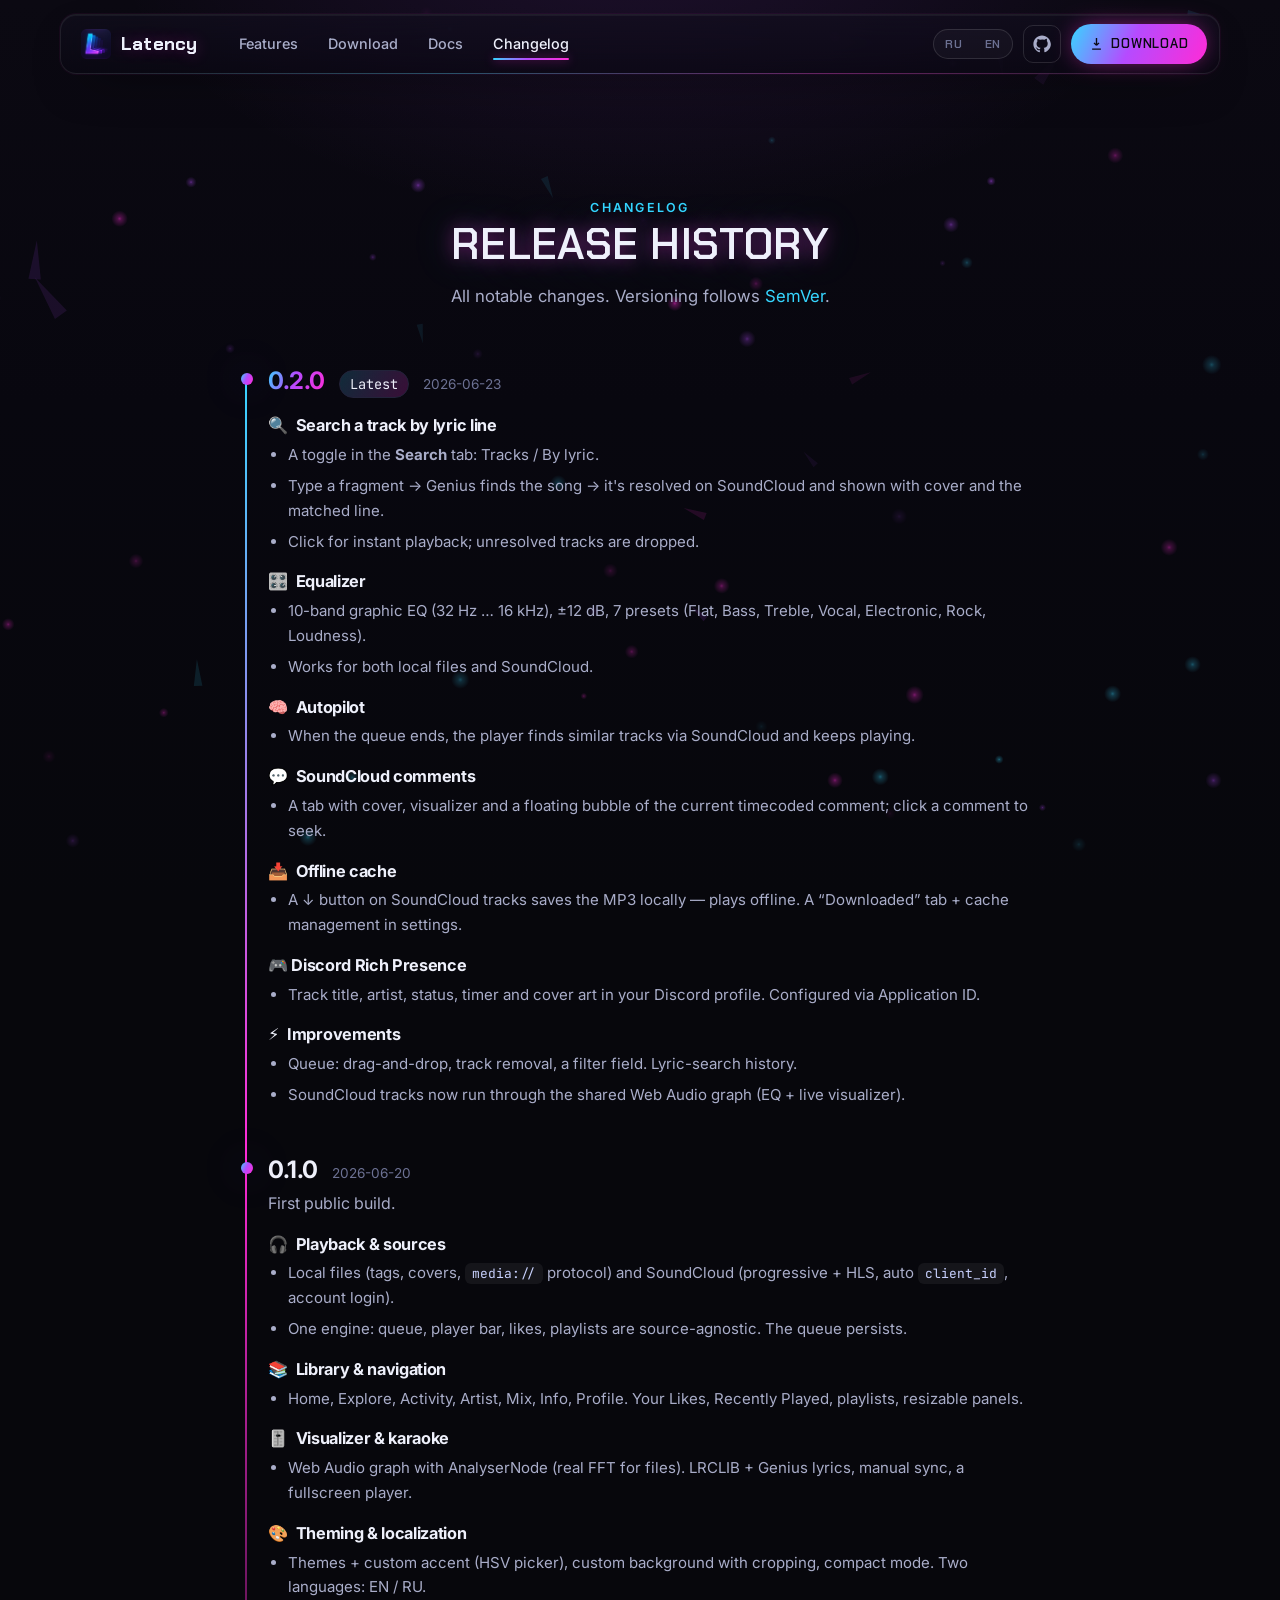
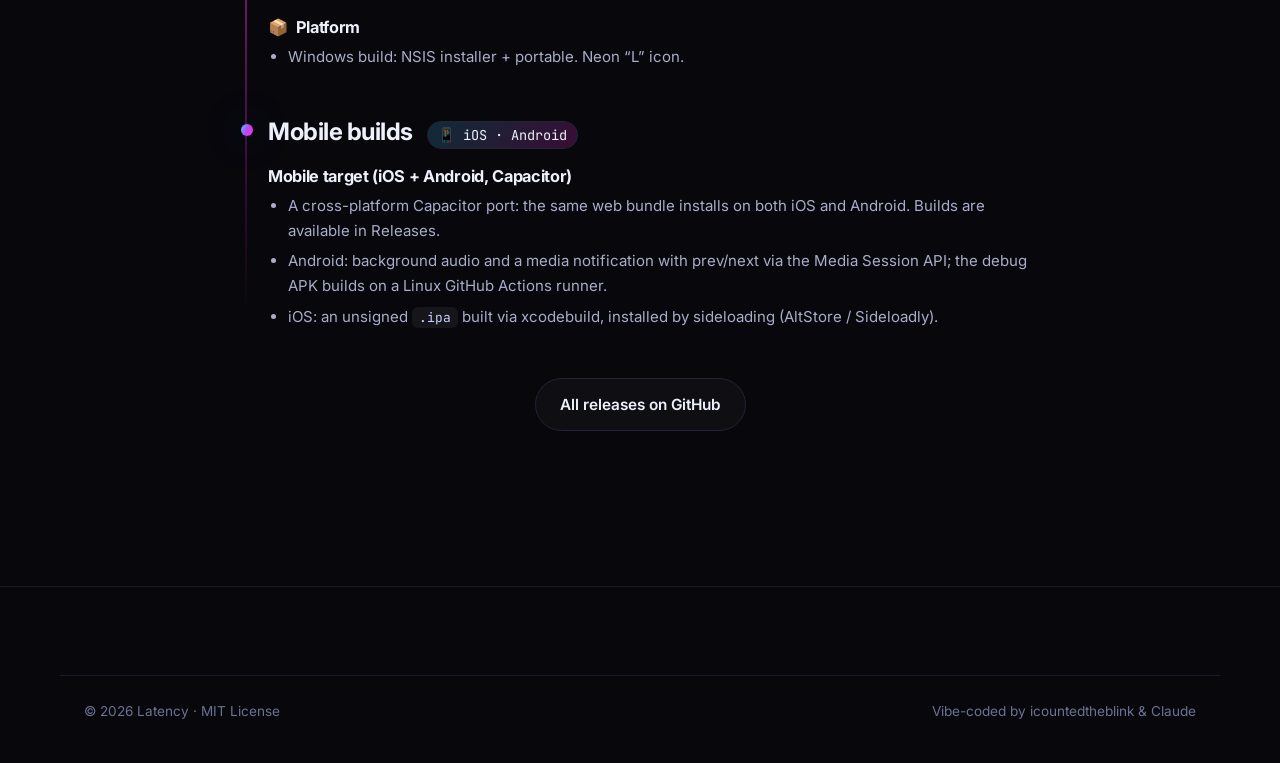
==== changelog/index.html @ 012159d6 "Clean URLs (kill index.html + /docs,/changelog) and enrich SEO URLs / structure: - All in-page nav a" ====
<!DOCTYPE html>
<html lang="ru">
<head>
  <meta charset="UTF-8">
  <meta name="viewport" content="width=device-width, initial-scale=1.0">
  <title>Latency — обновления</title>
  <meta name="description" content="История версий Latency: новые функции и улучшения в каждом релизе.">
  <meta name="theme-color" content="#07070c">
  <link rel="canonical" href="https://latency-app.fun/changelog/">
  <meta property="og:title" content="Latency — обновления">
  <meta property="og:description" content="История версий Latency: новые функции и улучшения в каждом релизе.">
  <meta property="og:type" content="article">
  <meta property="og:url" content="https://latency-app.fun/changelog/">
  <meta property="og:image" content="https://latency-app.fun/assets/img/og.png">
  <link rel="icon" type="image/png" href="/assets/img/icon.png">
  <link rel="preconnect" href="https://fonts.googleapis.com">
  <link rel="preconnect" href="https://fonts.gstatic.com" crossorigin>
  <link href="https://fonts.googleapis.com/css2?family=Chakra+Petch:wght@500;600;700&family=Inter:wght@400;500;600;700;800&family=JetBrains+Mono:wght@400;500&display=swap" rel="stylesheet">
  <link rel="stylesheet" href="/assets/css/styles.css">
  <script src="/assets/js/main.js"></script>
</head>
<body class="subpage">
  <canvas id="bg-particles" aria-hidden="true"></canvas>

  <!-- ============ NAV ============ -->
  <header class="nav">
    <div class="container">
      <a href="/" class="brand">
        <img src="/assets/img/icon.png" alt="Latency">
        <span>Latency</span>
      </a>
      <nav class="nav-links">
        <a href="/#features" aria-label="Возможности">
          <svg class="nav-ico" viewBox="0 0 24 24" stroke-linecap="round" stroke-linejoin="round"><path d="M12 2 2 7l10 5 10-5-10-5z"/><path d="M2 17l10 5 10-5M2 12l10 5 10-5"/></svg>
          <span class="nav-txt"><span data-lang-ru>Возможности</span><span data-lang-en>Features</span></span>
        </a>
        <a href="/#download" aria-label="Загрузки">
          <svg class="nav-ico" viewBox="0 0 24 24" stroke-linecap="round" stroke-linejoin="round"><path d="M12 3v12m0 0l-4-4m4 4l4-4M5 21h14"/></svg>
          <span class="nav-txt"><span data-lang-ru>Загрузки</span><span data-lang-en>Download</span></span>
        </a>
        <a href="/docs/" aria-label="Документация">
          <svg class="nav-ico" viewBox="0 0 24 24" stroke-linecap="round" stroke-linejoin="round"><path d="M4 19.5A2.5 2.5 0 0 1 6.5 17H20"/><path d="M6.5 2H20v20H6.5A2.5 2.5 0 0 1 4 19.5v-15A2.5 2.5 0 0 1 6.5 2z"/></svg>
          <span class="nav-txt"><span data-lang-ru>Документация</span><span data-lang-en>Docs</span></span>
        </a>
        <a href="/changelog/" class="active" aria-label="Обновления">
          <svg class="nav-ico" viewBox="0 0 24 24" stroke-linecap="round" stroke-linejoin="round"><circle cx="12" cy="12" r="9"/><path d="M12 7v5l3 2"/></svg>
          <span class="nav-txt"><span data-lang-ru>Обновления</span><span data-lang-en>Changelog</span></span>
        </a>
      </nav>
      <div class="nav-right">
        <div class="lang-toggle" role="group" aria-label="Language">
          <button data-lang="ru">RU</button>
          <button data-lang="en">EN</button>
        </div>
        <a class="nav-ghost" href="https://github.com/nxrtwee/latency-player" target="_blank" rel="noopener" aria-label="GitHub" title="GitHub">
          <svg viewBox="0 0 24 24" fill="currentColor"><path d="M12 .5C5.7.5.5 5.7.5 12c0 5.1 3.3 9.4 7.9 10.9.6.1.8-.3.8-.6v-2c-3.2.7-3.9-1.4-3.9-1.4-.5-1.3-1.3-1.7-1.3-1.7-1.1-.7.1-.7.1-.7 1.2.1 1.8 1.2 1.8 1.2 1 1.8 2.8 1.3 3.5 1 .1-.8.4-1.3.7-1.6-2.6-.3-5.3-1.3-5.3-5.7 0-1.3.5-2.3 1.2-3.1-.1-.3-.5-1.5.1-3.1 0 0 1-.3 3.3 1.2a11.5 11.5 0 0 1 6 0C17.3 4.7 18.3 5 18.3 5c.6 1.6.2 2.8.1 3.1.8.8 1.2 1.8 1.2 3.1 0 4.4-2.7 5.4-5.3 5.7.4.4.8 1.1.8 2.2v3.3c0 .3.2.7.8.6 4.6-1.5 7.9-5.8 7.9-10.9C23.5 5.7 18.3.5 12 .5z"/></svg>
        </a>
        <a class="nav-dl" href="/#download">
          <svg viewBox="0 0 24 24" fill="none" stroke="currentColor" stroke-width="2.2"><path d="M12 3v12m0 0l-4-4m4 4l4-4M5 21h14"/></svg>
          <span data-lang-ru>Скачать</span><span data-lang-en>Download</span>
        </a>
      </div>
      <button class="nav-toggle" aria-label="Menu">
        <svg viewBox="0 0 24 24" fill="none" stroke="currentColor" stroke-width="2"><path d="M3 6h18M3 12h18M3 18h18"/></svg>
      </button>
    </div>
  </header>

  <!-- ============ CHANGELOG ============ -->
  <main class="container section">
    <div class="section-head center" style="margin-bottom:56px;">
      <span class="eyebrow" data-lang-ru>Обновления</span><span class="eyebrow" data-lang-en>Changelog</span>
      <h2><span data-lang-ru>История версий</span><span data-lang-en>Release history</span></h2>
      <p><span data-lang-ru>Все заметные изменения. Версионирование — <a href="https://semver.org/lang/ru/" target="_blank" rel="noopener" style="color:var(--cyan)">SemVer</a>.</span><span data-lang-en>All notable changes. Versioning follows <a href="https://semver.org/" target="_blank" rel="noopener" style="color:var(--cyan)">SemVer</a>.</span></p>
    </div>

    <div class="timeline">

      <!-- 0.2.0 -->
      <section class="release reveal">
        <div class="release-head">
          <h3 class="gradient-text">0.2.0</h3>
          <span class="release-ver" data-lang-ru>Текущая</span><span class="release-ver" data-lang-en style="display:none;">Latest</span>
          <span class="release-date">2026-06-23</span>
        </div>

        <div class="release-group">
          <h4>🔍 <span data-lang-ru>Поиск трека по строчке</span><span data-lang-en>Search a track by lyric line</span></h4>
          <ul>
            <li><span data-lang-ru>Во вкладке <strong>Поиск</strong> переключатель: Треки / По строчке.</span><span data-lang-en>A toggle in the <strong>Search</strong> tab: Tracks / By lyric.</span></li>
            <li><span data-lang-ru>Вводишь фрагмент текста → Genius находит песню → она ищется на SoundCloud и показывается с обложкой и найденной строчкой.</span><span data-lang-en>Type a fragment → Genius finds the song → it's resolved on SoundCloud and shown with cover and the matched line.</span></li>
            <li><span data-lang-ru>Клик — немедленное воспроизведение; нерезолвленные треки отбрасываются.</span><span data-lang-en>Click for instant playback; unresolved tracks are dropped.</span></li>
          </ul>
        </div>

        <div class="release-group">
          <h4>🎛️ <span data-lang-ru>Эквалайзер</span><span data-lang-en>Equalizer</span></h4>
          <ul>
            <li><span data-lang-ru>10-полосный графический EQ (32 Гц … 16 кГц), ±12 дБ, 7 пресетов (Flat, Bass, Treble, Vocal, Electronic, Rock, Loudness).</span><span data-lang-en>10-band graphic EQ (32 Hz … 16 kHz), ±12 dB, 7 presets (Flat, Bass, Treble, Vocal, Electronic, Rock, Loudness).</span></li>
            <li><span data-lang-ru>Работает и на локальных файлах, и на SoundCloud.</span><span data-lang-en>Works for both local files and SoundCloud.</span></li>
          </ul>
        </div>

        <div class="release-group">
          <h4>🧠 <span data-lang-ru>Автопилот</span><span data-lang-en>Autopilot</span></h4>
          <ul>
            <li><span data-lang-ru>Когда очередь заканчивается, плеер сам находит похожие треки через SoundCloud и продолжает играть.</span><span data-lang-en>When the queue ends, the player finds similar tracks via SoundCloud and keeps playing.</span></li>
          </ul>
        </div>

        <div class="release-group">
          <h4>💬 <span data-lang-ru>Комментарии SoundCloud</span><span data-lang-en>SoundCloud comments</span></h4>
          <ul>
            <li><span data-lang-ru>Вкладка с обложкой, визуализатором и всплывающим пузырём текущего комментария по таймкоду; клик по комментарию = перемотка.</span><span data-lang-en>A tab with cover, visualizer and a floating bubble of the current timecoded comment; click a comment to seek.</span></li>
          </ul>
        </div>

        <div class="release-group">
          <h4>📥 <span data-lang-ru>Офлайн-кэш</span><span data-lang-en>Offline cache</span></h4>
          <ul>
            <li><span data-lang-ru>Кнопка ↓ на треках SoundCloud сохраняет MP3 локально — играет без интернета. Вкладка «Скачанное» + управление кэшем в настройках.</span><span data-lang-en>A ↓ button on SoundCloud tracks saves the MP3 locally — plays offline. A “Downloaded” tab + cache management in settings.</span></li>
          </ul>
        </div>

        <div class="release-group">
          <h4>🎮 Discord Rich Presence</h4>
          <ul>
            <li><span data-lang-ru>Название трека, автор, статус, таймер и обложка трека в профиле Discord. Настройка через Application ID.</span><span data-lang-en>Track title, artist, status, timer and cover art in your Discord profile. Configured via Application ID.</span></li>
          </ul>
        </div>

        <div class="release-group">
          <h4>⚡ <span data-lang-ru>Улучшения</span><span data-lang-en>Improvements</span></h4>
          <ul>
            <li><span data-lang-ru>Очередь: drag-and-drop, удаление треков, фильтр-строка. История поиска по строчке.</span><span data-lang-en>Queue: drag-and-drop, track removal, a filter field. Lyric-search history.</span></li>
            <li><span data-lang-ru>SoundCloud-треки проходят через общий Web Audio граф (EQ + живой визуализатор).</span><span data-lang-en>SoundCloud tracks now run through the shared Web Audio graph (EQ + live visualizer).</span></li>
          </ul>
        </div>
      </section>

      <!-- 0.1.0 -->
      <section class="release reveal">
        <div class="release-head">
          <h3>0.1.0</h3>
          <span class="release-date">2026-06-20</span>
        </div>
        <p style="margin-bottom:14px;"><span data-lang-ru>Первый публичный билд.</span><span data-lang-en>First public build.</span></p>

        <div class="release-group">
          <h4>🎧 <span data-lang-ru>Воспроизведение и источники</span><span data-lang-en>Playback &amp; sources</span></h4>
          <ul>
            <li><span data-lang-ru>Локальные файлы (теги, обложки, протокол <code>media://</code>) и SoundCloud (progressive + HLS, авто <code>client_id</code>, вход в аккаунт).</span><span data-lang-en>Local files (tags, covers, <code>media://</code> protocol) and SoundCloud (progressive + HLS, auto <code>client_id</code>, account login).</span></li>
            <li><span data-lang-ru>Единое ядро: очередь, плеер-бар, лайки, плейлисты не зависят от источника. Очередь персистится.</span><span data-lang-en>One engine: queue, player bar, likes, playlists are source-agnostic. The queue persists.</span></li>
          </ul>
        </div>
        <div class="release-group">
          <h4>📚 <span data-lang-ru>Библиотека и навигация</span><span data-lang-en>Library &amp; navigation</span></h4>
          <ul>
            <li><span data-lang-ru>Home, Explore, Activity, Artist, Mix, Info, Profile. Your Likes, Recently Played, плейлисты, resizable-панели.</span><span data-lang-en>Home, Explore, Activity, Artist, Mix, Info, Profile. Your Likes, Recently Played, playlists, resizable panels.</span></li>
          </ul>
        </div>
        <div class="release-group">
          <h4>🎚️ <span data-lang-ru>Визуализатор и караоке</span><span data-lang-en>Visualizer &amp; karaoke</span></h4>
          <ul>
            <li><span data-lang-ru>Web Audio граф с AnalyserNode (реальный FFT для файлов). Тексты LRCLIB + Genius, ручная синхронизация, полноэкранный плеер.</span><span data-lang-en>Web Audio graph with AnalyserNode (real FFT for files). LRCLIB + Genius lyrics, manual sync, a fullscreen player.</span></li>
          </ul>
        </div>
        <div class="release-group">
          <h4>🎨 <span data-lang-ru>Оформление и локализация</span><span data-lang-en>Theming &amp; localization</span></h4>
          <ul>
            <li><span data-lang-ru>Темы + кастомный акцент (HSV-пикер), кастомный фон с кадрированием, компактный режим. Два языка: EN / RU.</span><span data-lang-en>Themes + custom accent (HSV picker), custom background with cropping, compact mode. Two languages: EN / RU.</span></li>
          </ul>
        </div>
        <div class="release-group">
          <h4>📦 <span data-lang-ru>Платформа</span><span data-lang-en>Platform</span></h4>
          <ul>
            <li><span data-lang-ru>Сборка для Windows: установщик NSIS + portable. Неоновая иконка «L».</span><span data-lang-en>Windows build: NSIS installer + portable. Neon “L” icon.</span></li>
          </ul>
        </div>
      </section>

      <!-- Mobile builds -->
      <section class="release reveal">
        <div class="release-head">
          <h3 data-lang-ru>Мобильные сборки</h3><h3 data-lang-en style="display:none;">Mobile builds</h3>
          <span class="release-ver">📱 iOS · Android</span>
        </div>
        <div class="release-group">
          <h4 data-lang-ru>Мобильный таргет (iOS + Android, Capacitor)</h4><h4 data-lang-en style="display:none;">Mobile target (iOS + Android, Capacitor)</h4>
          <ul>
            <li><span data-lang-ru>Кроссплатформенный порт на Capacitor: тот же web-бандл ставится и на iOS, и на Android. Сборки доступны в Releases.</span><span data-lang-en>A cross-platform Capacitor port: the same web bundle installs on both iOS and Android. Builds are available in Releases.</span></li>
            <li><span data-lang-ru>Android: фоновое аудио и медиа-уведомление с prev/next через Media Session API; debug-APK собирается на Linux-раннере GitHub Actions.</span><span data-lang-en>Android: background audio and a media notification with prev/next via the Media Session API; the debug APK builds on a Linux GitHub Actions runner.</span></li>
            <li><span data-lang-ru>iOS: неподписанный <code>.ipa</code> собирается через xcodebuild, ставится сайдлоадом (AltStore / Sideloadly).</span><span data-lang-en>iOS: an unsigned <code>.ipa</code> built via xcodebuild, installed by sideloading (AltStore / Sideloadly).</span></li>
          </ul>
        </div>
      </section>

    </div>

    <p class="center" style="margin-top:48px;">
      <a class="btn btn-ghost" href="https://github.com/nxrtwee/latency-player/releases" target="_blank" rel="noopener"><span data-lang-ru>Все релизы на GitHub</span><span data-lang-en>All releases on GitHub</span></a>
    </p>
  </main>

  <!-- ============ FOOTER ============ -->
  <footer class="footer">
    <div class="container footer-bottom">
      <span>© <span id="year">2026</span> Latency · MIT License</span>
      <span data-lang-ru>Сделано вайбкодингом — icountedtheblink &amp; Claude</span>
      <span data-lang-en>Vibe-coded by icountedtheblink &amp; Claude</span>
    </div>
  </footer>

</body>
</html>
---- assets/css/styles.css ----
/* ============================================================
   Latency — site design system
   Dark theme, neon cyan→purple accent (matches the app icon)
   ============================================================ */

:root {
  /* Palette */
  --bg:            #07070c;
  --bg-soft:       #0d0d16;
  --bg-card:       #12121d;
  --bg-card-2:     #171724;
  --border:        #23233a;
  --border-soft:   #1a1a2b;

  --text:          #eef0fb;
  --text-dim:      #a9adc9;
  --text-faint:    #6c7193;

  /* Neon accent — hot magenta forward, cyan partner */
  --cyan:          #36d6ff;
  --violet:        #9b6bff;
  --magenta:       #ff2bd6;
  --magenta-deep:  #b01e9e;
  --accent:        #b54bff;
  --grad:          linear-gradient(115deg, #36d6ff 0%, #b54bff 45%, #ff2bd6 100%);
  --grad-soft:     linear-gradient(120deg, rgba(54,214,255,.18), rgba(255,43,214,.20));

  --glow-cyan:     0 0 32px rgba(54, 214, 255, .35);
  --glow-violet:   0 0 40px rgba(123, 107, 255, .35);
  --glow-magenta:  0 0 42px rgba(255, 43, 214, .45);
  /* Neon text glow for display headings */
  --text-glow:     0 0 18px rgba(255,43,214,.45), 0 0 42px rgba(54,214,255,.25);

  /* Geometry */
  --radius:        16px;
  --radius-sm:     10px;
  --radius-lg:     24px;
  --maxw:          1160px;
  --nav-h:         84px;   /* floating capsule clearance (top gap + bar height) */

  --shadow:        0 18px 50px -20px rgba(0,0,0,.8);
  --shadow-card:   0 12px 40px -22px rgba(0,0,0,.9);

  --font: "Inter", "Segoe UI", system-ui, -apple-system, "Helvetica Neue", Arial, sans-serif;
  --font-display: "Chakra Petch", "Inter", "Segoe UI", system-ui, sans-serif;
  --mono: "JetBrains Mono", "SF Mono", ui-monospace, "Cascadia Code", Consolas, monospace;

  --ease: cubic-bezier(.22, 1, .36, 1);
}

/* ---------- Reset ---------- */
*, *::before, *::after { box-sizing: border-box; }
* { margin: 0; }
html { scroll-behavior: smooth; scroll-padding-top: calc(var(--nav-h) + 16px); }

body {
  font-family: var(--font);
  background: var(--bg);
  color: var(--text);
  line-height: 1.65;
  -webkit-font-smoothing: antialiased;
  text-rendering: optimizeLegibility;
  overflow-x: hidden;
}

/* Calm dark base — depth comes from the particle canvas + hero vortex,
   not from a busy gradient mesh. */
body::before {
  content: "";
  position: fixed;
  inset: 0;
  z-index: -3;
  background:
    radial-gradient(60% 50% at 50% -10%, rgba(181,75,255,.12), transparent 70%),
    linear-gradient(180deg, #0b0912 0%, #08070f 45%, var(--bg) 100%);
  pointer-events: none;
}

/* Particle/shard backdrop (drawn by main.js initParticles) */
#bg-particles {
  position: fixed;
  inset: 0;
  z-index: -2;
  width: 100%;
  height: 100%;
  pointer-events: none;
  display: block;
}

img { max-width: 100%; display: block; }
a { color: inherit; text-decoration: none; }

h1, h2, h3, h4 { line-height: 1.15; font-weight: 700; letter-spacing: -0.02em; }
h1, h2 { font-family: var(--font-display); font-weight: 600; }
h2 { font-size: clamp(1.7rem, 1rem + 2.6vw, 2.7rem); }
h3 { font-size: 1.25rem; }

/* Display headings in marketing sections: uppercase + neon glow.
   Scoped to hero / section heads so docs body h2 stay normal-case. */
.section-head h2 {
  text-transform: uppercase;
  letter-spacing: .01em;
  text-shadow: var(--text-glow);
}

p { color: var(--text-dim); }

::selection { background: rgba(123,107,255,.4); color: #fff; }

/* Scrollbar */
::-webkit-scrollbar { width: 11px; height: 11px; }
::-webkit-scrollbar-track { background: var(--bg); }
::-webkit-scrollbar-thumb { background: #20203a; border-radius: 10px; border: 3px solid var(--bg); }
::-webkit-scrollbar-thumb:hover { background: #2c2c4d; }

/* ---------- Layout helpers ---------- */
.container { width: 100%; max-width: var(--maxw); margin: 0 auto; padding: 0 24px; }
.section { padding: clamp(64px, 9vw, 120px) 0; }
.center { text-align: center; }

.gradient-text {
  background: var(--grad);
  -webkit-background-clip: text;
  background-clip: text;
  color: transparent;
}

.eyebrow {
  display: inline-block;
  font-size: .78rem;
  font-weight: 600;
  letter-spacing: .18em;
  text-transform: uppercase;
  color: var(--cyan);
  margin-bottom: 14px;
}

.section-head { max-width: 660px; margin: 0 auto 56px; }
.section-head.center { text-align: center; }
.section-head p { font-size: 1.05rem; margin-top: 14px; }

/* ---------- Buttons ---------- */
.btn {
  display: inline-flex;
  align-items: center;
  justify-content: center;
  gap: 10px;
  font-family: inherit;
  font-size: .96rem;
  font-weight: 600;
  padding: 13px 24px;
  border-radius: 999px;
  border: 1px solid transparent;
  cursor: pointer;
  transition: transform .25s var(--ease), box-shadow .25s var(--ease),
              background .25s var(--ease), border-color .25s var(--ease);
  white-space: nowrap;
}
.btn svg { width: 18px; height: 18px; }
.btn-primary {
  background: var(--grad);
  color: #0a0a12;
  box-shadow: 0 10px 30px -10px rgba(123,107,255,.6);
}
.btn-primary:hover { transform: translateY(-2px); box-shadow: 0 16px 40px -12px rgba(123,107,255,.8); }
.btn-ghost {
  background: rgba(255,255,255,.03);
  border-color: var(--border);
  color: var(--text);
}
.btn-ghost:hover { border-color: var(--accent); background: rgba(138,123,255,.08); transform: translateY(-2px); }
.btn-block { width: 100%; }
.btn-lg { padding: 16px 30px; font-size: 1.02rem; }

/* ============================================================
   Navbar — full-width band at rest; docks into a vertical
   left rail (icons-only) once the page is scrolled down.
   ============================================================ */
.nav {
  position: fixed;
  top: 14px;                                   /* safe gap → no seam over the covers */
  left: 50%;
  width: min(var(--maxw), calc(100% - 32px));
  transform: translateX(-50%);
  z-index: 100;
  border-radius: 16px;
  background: linear-gradient(180deg, rgba(17,14,28,.72), rgba(10,8,18,.72));
  border: 1px solid rgba(255,255,255,.08);
  box-shadow:
    0 18px 50px -24px rgba(0,0,0,.9),
    0 0 0 1px rgba(255,43,214,.05),
    inset 0 1px 0 rgba(255,255,255,.05);
  backdrop-filter: blur(20px) saturate(150%);
  -webkit-backdrop-filter: blur(20px) saturate(150%);
  transition:
    width .5s var(--ease), left .5s var(--ease), top .5s var(--ease),
    transform .5s var(--ease), border-radius .5s var(--ease),
    background .4s var(--ease), border-color .4s var(--ease), box-shadow .4s var(--ease);
}
/* neon hairline along the bottom of the capsule */
.nav::after {
  content: "";
  position: absolute;
  left: 18px; right: 18px; bottom: -1px;
  height: 1px;
  background: linear-gradient(90deg, transparent, rgba(54,214,255,.5), rgba(255,43,214,.55), transparent);
  opacity: .55;
  pointer-events: none;
  transition: opacity .3s var(--ease);
}
.nav .container {
  display: flex;
  align-items: center;
  gap: 16px;
  height: 58px;
  max-width: none;
  margin: 0;
  padding: 0 12px 0 20px;
  transition: padding .5s var(--ease), height .5s var(--ease);
}

.brand { display: flex; align-items: center; gap: 10px; }
.brand span {
  font-family: var(--font-display);
  font-weight: 700;
  font-size: 1.16rem;
  letter-spacing: .01em;
  text-shadow: 0 0 16px rgba(255,43,214,.32);
}
/* logo: screen-blend drops the dark icon tile, leaving just the glow.
   No `filter` here — it triggers non-retina rasterisation (soft/soapy). */
.brand img { width: 30px; height: 30px; mix-blend-mode: screen; }

.nav-links { display: flex; align-items: center; gap: 2px; margin-left: 12px; }
.nav-links a {
  position: relative;
  display: inline-flex;
  align-items: center;
  gap: 8px;
  padding: 9px 14px;
  border-radius: 10px;
  font-size: .9rem;
  font-weight: 500;
  color: var(--text-dim);
  transition: color .2s, background .2s;
}
.nav-links a:hover { color: var(--text); }
.nav-links a.active { color: var(--text); }
/* icon shown only in the docked (vertical) state; text otherwise */
.nav-ico { width: 20px; height: 20px; display: none; flex: 0 0 auto; stroke: currentColor; fill: none; stroke-width: 1.8; }
.nav-txt { display: inline-flex; }
/* animated neon underline */
.nav-links a::after {
  content: "";
  position: absolute;
  left: 14px; right: 14px; bottom: 5px;
  height: 2px;
  border-radius: 2px;
  background: var(--grad);
  box-shadow: 0 0 10px rgba(255,43,214,.6);
  transform: scaleX(0);
  transform-origin: center;
  transition: transform .25s var(--ease);
}
.nav-links a:hover::after, .nav-links a.active::after { transform: scaleX(1); }

.nav-right { margin-left: auto; display: flex; align-items: center; gap: 10px; }

.lang-toggle {
  display: inline-flex;
  border: 1px solid rgba(255,255,255,.12);
  border-radius: 999px;
  overflow: hidden;
  background: rgba(255,255,255,.03);
}
.lang-toggle button {
  font-family: var(--font-display);
  font-size: .74rem;
  font-weight: 600;
  letter-spacing: .05em;
  padding: 6px 11px;
  background: none;
  border: none;
  color: var(--text-faint);
  cursor: pointer;
  transition: color .2s, background .2s;
}
.lang-toggle button.active { color: #0a0a12; background: var(--grad); }

/* compact icon button (GitHub) */
.nav-ghost {
  display: inline-flex;
  align-items: center;
  justify-content: center;
  width: 38px; height: 38px;
  border-radius: 10px;
  border: 1px solid rgba(255,255,255,.12);
  color: var(--text-dim);
  transition: color .2s, border-color .2s, background .2s;
}
.nav-ghost:hover { color: var(--text); border-color: rgba(54,214,255,.5); background: rgba(54,214,255,.08); }
.nav-ghost svg { width: 18px; height: 18px; fill: currentColor; }

/* neon download pill */
.nav-dl {
  display: inline-flex;
  align-items: center;
  gap: 7px;
  font-family: var(--font-display);
  font-weight: 600;
  text-transform: uppercase;
  letter-spacing: .07em;
  font-size: .8rem;
  padding: 9px 18px;
  border-radius: 999px;
  color: #0a0a12;
  background: var(--grad);
  box-shadow: 0 0 24px -6px rgba(255,43,214,.7);
  transition: transform .25s var(--ease), box-shadow .25s var(--ease), filter .25s;
}
.nav-dl:hover { transform: translateY(-1px); box-shadow: 0 0 34px -3px rgba(255,43,214,.9); filter: brightness(1.06); }
.nav-dl svg { width: 15px; height: 15px; }

.nav-toggle {
  display: none;
  background: none;
  border: 1px solid rgba(255,255,255,.12);
  border-radius: 10px;
  width: 40px; height: 40px;
  color: var(--text);
  cursor: pointer;
  align-items: center;
  justify-content: center;
}
.nav-toggle svg { width: 22px; height: 22px; }

/* ---- Docked state: vertical left rail, icons only ---- */
.nav.docked {
  top: 50%;
  left: 14px;
  width: 70px;
  transform: translateY(-50%);
  border-radius: 18px;
  border-color: rgba(255,43,214,.18);
  background: linear-gradient(180deg, rgba(13,11,22,.92), rgba(9,8,15,.92));
  box-shadow: 0 24px 60px -24px rgba(0,0,0,.9), 0 0 32px -14px rgba(255,43,214,.45);
}
.nav.docked::after { opacity: 0; }
.nav.docked .container {
  flex-direction: column;
  align-items: center;
  justify-content: flex-start;
  gap: 12px;
  height: auto;
  max-width: none;
  padding: 14px 0;
}
.nav.docked .brand span { display: none; }
.nav.docked .nav-links {
  flex-direction: column;
  align-items: center;
  gap: 4px;
  margin-left: 0;
  width: 100%;
}
.nav.docked .nav-links a { padding: 11px; border-radius: 12px; }
.nav.docked .nav-links a::after { display: none; }
.nav.docked .nav-links a:hover { background: rgba(255,255,255,.06); }
.nav.docked .nav-txt { display: none; }
.nav.docked .nav-ico { display: block; }
.nav.docked .nav-right { flex-direction: column; align-items: center; gap: 10px; margin-left: 0; width: 100%; }
/* stack RU/EN vertically so it fits the narrow rail */
.nav.docked .lang-toggle { flex-direction: column; border-radius: 12px; }
.nav.docked .lang-toggle button { padding: 7px 10px; }
.nav.docked .nav-dl { padding: 11px; border-radius: 12px; }
/* !important to beat the html[lang] i18n rule, else EN label shows in the rail */
.nav.docked .nav-dl span { display: none !important; }
.nav.docked .nav-dl svg { width: 18px; height: 18px; }

/* ============================================================
   Hero — cinematic neon stage
   A full-bleed centered stage: spinning vortex backdrop, real
   screenshots floating as glass windows, and a glowing core.
   ============================================================ */
.hero {
  position: relative;
  min-height: min(92vh, 880px);
  display: grid;
  place-items: center;
  padding: clamp(90px, 12vw, 150px) 0 clamp(60px, 8vw, 110px);
  overflow: hidden;
  isolation: isolate;
}

/* ---- Vortex backdrop (decorative) ---- */
.hero-vortex {
  position: absolute;
  z-index: -1;
  /* sit behind the headline (raised above centre) and stay compact so the
     glow's soft edge never reaches the empty lower zone where it read as a
     seam — the colour pool lives inside the busy cover/text area. */
  top: 42%; left: 50%;
  width: min(760px, 82vw);
  aspect-ratio: 1;
  translate: -50% -50%;
  pointer-events: none;
  background:
    conic-gradient(from 0deg,
      rgba(255,43,214,.00) 0deg,
      rgba(255,43,214,.22) 60deg,
      rgba(54,214,255,.18) 130deg,
      rgba(181,75,255,.22) 210deg,
      rgba(255,43,214,.16) 300deg,
      rgba(255,43,214,.00) 360deg);
  /* long, gentle alpha tail (slope eases to zero) + heavy blur so the glow
     has no perceptible disk edge — that lower arc was the real hero seam. */
  -webkit-mask-image: radial-gradient(closest-side, #000 0%, rgba(0,0,0,.68) 34%, rgba(0,0,0,.26) 58%, transparent 86%);
  mask-image: radial-gradient(closest-side, #000 0%, rgba(0,0,0,.68) 34%, rgba(0,0,0,.26) 58%, transparent 86%);
  filter: blur(28px) saturate(135%);
  will-change: transform;
  animation: spin 48s linear infinite;
}
/* Concentric glow rings + central core flare */
.hero-vortex::after {
  content: "";
  position: absolute;
  inset: 0;
  background:
    radial-gradient(closest-side, rgba(255,43,214,.40), transparent 26%),
    repeating-radial-gradient(circle at 50% 50%,
      transparent 0 38px,
      rgba(255,255,255,.035) 38px 39px);
  -webkit-mask-image: radial-gradient(closest-side, #000 8%, transparent 60%);
  mask-image: radial-gradient(closest-side, #000 8%, transparent 60%);
}
@keyframes spin { to { transform: rotate(360deg); } }

/* ---- Cover-art wall backdrop (home hero, columns built in main.js) ---- */
/* non-rotated clip: hosts a screen-aligned mask that fades the covers out
   toward the bottom (no tilt), so the hero blends into the page seamlessly */
.cover-clip {
  position: absolute;
  inset: 0;
  z-index: -4;
  overflow: hidden;
  pointer-events: none;
  /* eased multi-stop fade: the alpha slope approaches zero gradually so the
     covers dissolve with no perceptible end-point line (the old single 90%
     stop made a soft but visible seam). */
  -webkit-mask-image: linear-gradient(to bottom,
    #000 0%, #000 40%,
    rgba(0,0,0,.78) 58%, rgba(0,0,0,.42) 72%, rgba(0,0,0,.16) 84%,
    rgba(0,0,0,0) 94%);
  mask-image: linear-gradient(to bottom,
    #000 0%, #000 40%,
    rgba(0,0,0,.78) 58%, rgba(0,0,0,.42) 72%, rgba(0,0,0,.16) 84%,
    rgba(0,0,0,0) 94%);
}
.cover-wall {
  position: absolute;
  inset: -22% -12%;
  display: flex;
  justify-content: center;
  gap: 12px;
  transform: rotate(-7deg) scale(1.45);
  transform-origin: center;
  opacity: .5;                        /* covers fill the screen; veil darkens for text */
  filter: saturate(.95) brightness(.92);
  pointer-events: none;
}
.cover-col {
  flex: 0 0 auto;
  width: clamp(94px, 11vw, 148px);
  display: flex;                       /* flex: item margins don't collapse */
  flex-direction: column;
  animation: wallUp linear infinite;
  will-change: transform;
}
.cover-col.rev { animation-name: wallDown; }
/* margin-bottom (not flex gap) so every item — incl. the last of each set —
   contributes identical spacing; the duplicated set then tiles exactly at -50%
   for a seamless, jump-free scroll. */
.cover-col img {
  width: 100%;
  aspect-ratio: 1;
  object-fit: cover;
  margin-bottom: 12px;
  border-radius: 12px;                /* softly rounded corners */
  border: 1px solid rgba(255,255,255,.06);
  box-shadow: 0 6px 18px -10px rgba(0,0,0,.8);
  display: block;
}
@keyframes wallUp   { from { transform: translateY(0); }    to { transform: translateY(-50%); } }
@keyframes wallDown { from { transform: translateY(-50%); } to { transform: translateY(0); } }

/* dark veil so the wall sits behind the floating windows + text */
.cover-veil {
  position: absolute;
  inset: 0;
  z-index: -3;
  pointer-events: none;
  /* darken under the nav + behind the text, then fade to fully transparent
     toward the bottom — no opaque band, so the page (particles) shows
     through continuously and the hero/section boundary is invisible.
     Both gradients are MONOTONIC (no mid-stop darker than its ends), so
     no elliptical ring/seam can form where the covers fade out. */
  background:
    radial-gradient(58% 46% at 50% 44%,
      rgba(7,7,12,.42),
      rgba(7,7,12,0) 78%),
    linear-gradient(to bottom,
      rgba(7,7,12,.5) 0%,
      rgba(7,7,12,.22) 22%,
      rgba(7,7,12,0) 55%);
}

/* ---- Hero core (text + CTA) ---- */
.hero-core {
  position: relative;
  z-index: 2;
  text-align: center;
  max-width: 880px;
  padding: 0 16px;
}
.hero h1 {
  font-size: clamp(2.6rem, 1rem + 7vw, 5.6rem);
  line-height: 1.02;
  text-transform: uppercase;
  letter-spacing: .005em;
  margin-bottom: 20px;
  text-shadow: var(--text-glow);
}
.hero-tagline {
  font-family: var(--font-display);
  font-weight: 600;
  text-transform: uppercase;
  letter-spacing: .22em;
  font-size: clamp(.82rem, .7rem + .5vw, 1.05rem);
  color: var(--cyan);
  margin-bottom: 30px;
  text-shadow: 0 0 20px rgba(54,214,255,.45);
}
.hero-cta { display: flex; flex-wrap: wrap; gap: 16px; justify-content: center; }
.hero-meta { display: flex; flex-wrap: wrap; gap: 22px; margin-top: 32px; justify-content: center; color: var(--text-faint); font-size: .88rem; }
.hero-meta span { display: inline-flex; align-items: center; gap: 7px; }
.hero-meta b { color: var(--text); font-weight: 600; }

/* ---- Neon CTA with angular bracket frame ---- */
.btn-neon {
  position: relative;
  font-family: var(--font-display);
  font-weight: 600;
  text-transform: uppercase;
  letter-spacing: .12em;
  color: #fff;
  background: rgba(255,43,214,.07);
  border: 1.5px solid rgba(255,43,214,.7);
  box-shadow: 0 0 24px -4px rgba(255,43,214,.55), inset 0 0 22px -10px rgba(255,43,214,.6);
  text-shadow: 0 0 14px rgba(255,43,214,.6);
}
.btn-neon:hover {
  transform: translateY(-2px);
  background: rgba(255,43,214,.14);
  border-color: var(--magenta);
  box-shadow: 0 0 40px -2px rgba(255,43,214,.8), inset 0 0 26px -8px rgba(54,214,255,.5);
}
/* Cyan corner brackets */
.btn-neon::before, .btn-neon::after {
  content: "";
  position: absolute;
  width: 14px; height: 14px;
  border: 2px solid var(--cyan);
  filter: drop-shadow(0 0 6px rgba(54,214,255,.8));
}
.btn-neon::before { top: -4px; left: -4px; border-right: none; border-bottom: none; }
.btn-neon::after  { bottom: -4px; right: -4px; border-left: none; border-top: none; }

/* ---------- Feature grid ---------- */
.feature-grid {
  display: grid;
  grid-template-columns: repeat(3, 1fr);
  gap: 20px;
}
.card {
  background: var(--bg-card);
  border: 1px solid var(--border-soft);
  border-radius: var(--radius);
  padding: 26px;
  transition: transform .3s var(--ease), border-color .3s var(--ease), background .3s var(--ease);
  position: relative;
  overflow: hidden;
}
.card:hover { transform: translateY(-4px); border-color: var(--border); background: var(--bg-card-2); }
.card .icon {
  width: 44px; height: 44px;
  display: flex; align-items: center; justify-content: center;
  border-radius: 12px;
  background: var(--grad-soft);
  border: 1px solid var(--border);
  margin-bottom: 16px;
  color: #8fd6ff;
}
.card .icon svg { width: 22px; height: 22px; stroke: currentColor; fill: none; stroke-width: 1.7; }
.card h3 { margin-bottom: 8px; }
.card p { font-size: .94rem; }

/* ---------- Screenshots gallery ---------- */
.gallery { display: flex; flex-direction: column; gap: 26px; }
.gmasonry { columns: 2; column-gap: 22px; }
.gmasonry .gshot { break-inside: avoid; margin-bottom: 22px; }

.gshot { display: flex; flex-direction: column; margin: 0; }
/* App-window frame: chrome title bar + neon traffic-light dots + glow.
   Packages every screenshot (small or full-width) as a tidy window. */
.win {
  position: relative;
  border-radius: 14px;
  padding: 34px 8px 8px;
  overflow: hidden;
  background: linear-gradient(150deg, rgba(54,214,255,.14), rgba(181,75,255,.10) 50%, rgba(255,43,214,.14));
  border: 1px solid rgba(255,255,255,.12);
  box-shadow:
    0 26px 60px -30px rgba(0,0,0,.92),
    0 0 0 1px rgba(255,255,255,.04) inset,
    0 0 34px -12px rgba(255,43,214,.30);
  cursor: pointer;
  transition: transform .3s var(--ease), border-color .3s var(--ease), box-shadow .3s var(--ease);
}
.win:hover {
  transform: translateY(-4px);
  border-color: rgba(255,43,214,.5);
  box-shadow:
    0 34px 76px -28px rgba(0,0,0,.95),
    0 0 0 1px rgba(255,43,214,.25) inset,
    0 0 50px -10px rgba(255,43,214,.5);
}
/* chrome title bar */
.win::before {
  content: "";
  position: absolute;
  top: 0; left: 0; right: 0;
  height: 30px;
  background: linear-gradient(180deg, rgba(18,16,28,.97), rgba(13,11,21,.97));
  border-bottom: 1px solid rgba(255,255,255,.06);
  pointer-events: none;
}
/* three neon window dots */
.win::after {
  content: "";
  position: absolute;
  top: 12px; left: 16px;
  width: 8px; height: 8px;
  border-radius: 50%;
  background: var(--cyan);
  box-shadow:
    15px 0 0 var(--accent), 30px 0 0 var(--magenta),
    0 0 7px rgba(54,214,255,.85);
  pointer-events: none;
  z-index: 1;
  transition: box-shadow .3s var(--ease);
}
.win:hover::after {
  box-shadow:
    15px 0 0 var(--accent), 30px 0 0 var(--magenta),
    0 0 9px rgba(54,214,255,1), 15px 0 9px rgba(181,75,255,.8), 30px 0 9px rgba(255,43,214,.8);
}
.win img { display: block; width: 100%; height: auto; border-radius: 8px; background-color: #0a0a12; }
.gshot .cap {
  text-align: center;
  margin-top: 15px;
  font-size: .92rem;
  font-weight: 500;
  color: var(--text-dim);
  line-height: 1.45;
}
/* small neon tick above each caption */
.gshot .cap::before {
  content: "";
  display: block;
  width: 26px; height: 2px;
  margin: 0 auto 9px;
  border-radius: 2px;
  background: var(--grad);
  box-shadow: 0 0 10px rgba(255,43,214,.6);
}

/* ---------- Mobile showcase ---------- */
.phones {
  display: flex;
  justify-content: center;
  gap: clamp(14px, 3vw, 34px);
  flex-wrap: wrap;
}
.phone {
  width: clamp(150px, 20vw, 208px);
  border-radius: 30px;
  padding: 8px;
  background: linear-gradient(160deg, #1c1d30, #0c0c16);
  border: 1px solid var(--border);
  box-shadow: 0 30px 70px -28px rgba(91,86,200,.65);
  transition: transform .35s var(--ease);
}
.phone:nth-child(odd) { transform: translateY(14px); }
.phone:hover { transform: translateY(0) scale(1.02); }
.phone img {
  width: 100%; border-radius: 23px; display: block;
  border: 1px solid rgba(255,255,255,.04);
}
.phone-cap { text-align: center; margin-top: 12px; font-size: .82rem; color: var(--text-faint); line-height: 1.4; }

/* Lightbox */
.lightbox {
  position: fixed;
  inset: 0;
  z-index: 200;
  display: none;
  align-items: center;
  justify-content: center;
  background: rgba(4,4,9,.92);
  backdrop-filter: blur(8px);
  padding: 30px;
}
.lightbox.open { display: flex; }
.lightbox img { max-width: 92vw; max-height: 88vh; border-radius: 14px; box-shadow: var(--shadow); }
.lightbox-close {
  position: absolute; top: 22px; right: 26px;
  background: none; border: none; color: #fff; font-size: 2.4rem; line-height: 1; cursor: pointer;
}

/* ---------- Downloads ---------- */
.dl-grid {
  display: grid;
  grid-template-columns: repeat(3, 1fr);
  gap: 20px;
}
.dl-card {
  background: var(--bg-card);
  border: 1px solid var(--border-soft);
  border-radius: var(--radius);
  padding: 30px 26px;
  display: flex;
  flex-direction: column;
  position: relative;
  transition: border-color .3s var(--ease), transform .3s var(--ease);
}
.dl-card:hover { border-color: var(--border); transform: translateY(-3px); }
.dl-card.recommended { border-color: rgba(138,123,255,.55); box-shadow: 0 0 0 1px rgba(138,123,255,.2), var(--shadow-card); }
.dl-card .plat-icon { margin-bottom: 16px; color: var(--text); }
.dl-card .plat-icon svg { width: 30px; height: 30px; fill: currentColor; }
.dl-card h3 { font-size: 1.3rem; margin-bottom: 4px; }
.dl-card .plat-sub { font-size: .85rem; color: var(--text-faint); margin-bottom: 18px; }
.dl-card ul { list-style: none; padding: 0; margin: 0 0 22px; font-size: .9rem; color: var(--text-dim); display: grid; gap: 9px; }
.dl-card li { display: flex; gap: 9px; align-items: flex-start; }
.dl-card li::before { content: "›"; color: var(--cyan); font-weight: 700; }
.dl-card .btn { margin-top: auto; }
.dl-badge {
  position: absolute; top: -11px; left: 50%; transform: translateX(-50%);
  background: var(--grad); color: #0a0a12;
  font-size: .7rem; font-weight: 700; letter-spacing: .08em; text-transform: uppercase;
  padding: 4px 14px; border-radius: 999px;
}
.dl-note {
  margin-top: 28px;
  padding: 16px 20px;
  border: 1px solid var(--border-soft);
  border-left: 3px solid var(--cyan);
  border-radius: var(--radius-sm);
  background: rgba(54,214,255,.04);
  font-size: .9rem;
  color: var(--text-dim);
}

/* ---------- Callout / note boxes ---------- */
.note {
  margin: 22px 0;
  padding: 16px 20px;
  border-radius: var(--radius-sm);
  background: var(--bg-card);
  border: 1px solid var(--border-soft);
  border-left: 3px solid var(--accent);
  font-size: .94rem;
  color: var(--text-dim);
}
.note.warn { border-left-color: #ffb454; background: rgba(255,180,84,.05); }
.note strong { color: var(--text); }

/* ---------- Code ---------- */
code {
  font-family: var(--mono);
  font-size: .86em;
  background: rgba(255,255,255,.06);
  padding: 2px 7px;
  border-radius: 6px;
  color: #c9d2ff;
}
pre {
  background: #0a0a13;
  border: 1px solid var(--border-soft);
  border-radius: var(--radius-sm);
  padding: 18px 20px;
  overflow-x: auto;
  margin: 18px 0;
}
pre code { background: none; padding: 0; font-size: .85rem; color: #c9d2ff; line-height: 1.7; }

/* ---------- Docs layout ---------- */
.docs-wrap { display: grid; grid-template-columns: 248px 1fr; gap: 48px; align-items: start; }
.docs-side {
  position: sticky;
  top: calc(var(--nav-h) + 28px);
  align-self: start;
}
.docs-side h4 {
  font-size: .74rem; text-transform: uppercase; letter-spacing: .14em;
  color: var(--text-faint); margin: 22px 0 10px;
}
.docs-side h4:first-child { margin-top: 0; }
.docs-side a {
  display: block;
  padding: 6px 12px;
  font-size: .9rem;
  color: var(--text-dim);
  border-left: 2px solid var(--border-soft);
  transition: color .2s, border-color .2s;
}
.docs-side a:hover { color: var(--text); }
.docs-side a.active { color: var(--cyan); border-left-color: var(--cyan); }

.docs-body { min-width: 0; }
.docs-body h2 { margin: 48px 0 18px; scroll-margin-top: calc(var(--nav-h) + 20px); }
.docs-body h2:first-child { margin-top: 0; }
.docs-body h3 { margin: 30px 0 12px; }
.docs-body p { margin-bottom: 14px; }
.docs-body ul, .docs-body ol { color: var(--text-dim); margin: 0 0 16px; padding-left: 22px; }
.docs-body li { margin-bottom: 7px; }
.docs-body .lead { font-size: 1.1rem; color: var(--text-dim); }

.steps { list-style: none; counter-reset: step; padding: 0 !important; }
.steps li {
  position: relative;
  padding-left: 44px;
  margin-bottom: 18px;
  counter-increment: step;
}
.steps li::before {
  content: counter(step);
  position: absolute; left: 0; top: -2px;
  width: 28px; height: 28px;
  display: flex; align-items: center; justify-content: center;
  border-radius: 50%;
  background: var(--grad-soft);
  border: 1px solid var(--border);
  font-size: .85rem; font-weight: 700; color: var(--text);
}

/* Tables */
.table-wrap { overflow-x: auto; margin: 18px 0; }
table { width: 100%; border-collapse: collapse; font-size: .92rem; }
th, td { text-align: left; padding: 12px 16px; border-bottom: 1px solid var(--border-soft); }
th { color: var(--text); font-weight: 600; background: var(--bg-soft); }
td { color: var(--text-dim); }
tr:last-child td { border-bottom: none; }

/* FAQ */
.faq details {
  border: 1px solid var(--border-soft);
  border-radius: var(--radius-sm);
  background: var(--bg-card);
  margin-bottom: 12px;
  overflow: hidden;
}
.faq summary {
  padding: 16px 20px;
  font-weight: 600;
  cursor: pointer;
  list-style: none;
  display: flex; justify-content: space-between; align-items: center; gap: 12px;
}
.faq summary::-webkit-details-marker { display: none; }
.faq summary::after { content: "+"; color: var(--cyan); font-size: 1.4rem; font-weight: 400; transition: transform .25s; }
.faq details[open] summary::after { transform: rotate(45deg); }
.faq details > p, .faq details > ul { padding: 0 20px 18px; margin: 0; color: var(--text-dim); font-size: .94rem; }

/* ---------- Changelog ---------- */
.timeline { position: relative; max-width: 800px; margin: 0 auto; padding-left: 28px; }
.timeline::before {
  content: ""; position: absolute; left: 5px; top: 8px; bottom: 8px;
  width: 2px; background: linear-gradient(var(--cyan), var(--magenta), transparent);
}
.release { position: relative; margin-bottom: 48px; }
.release::before {
  content: ""; position: absolute; left: -27px; top: 6px;
  width: 12px; height: 12px; border-radius: 50%;
  background: var(--grad); box-shadow: var(--glow-violet);
}
.release-head { display: flex; align-items: baseline; gap: 14px; flex-wrap: wrap; margin-bottom: 6px; }
.release-head h3 { font-size: 1.5rem; }
.release-ver {
  font-family: var(--mono); font-size: .85rem;
  background: var(--grad-soft); border: 1px solid var(--border);
  padding: 2px 10px; border-radius: 999px; color: var(--text);
}
.release-date { color: var(--text-faint); font-size: .85rem; }
.release-group { margin: 18px 0; }
.release-group h4 { font-size: 1.02rem; margin-bottom: 8px; display: flex; align-items: center; gap: 8px; }
.release-group ul { color: var(--text-dim); font-size: .94rem; padding-left: 20px; }
.release-group li { margin-bottom: 6px; }

/* ---------- CTA band ---------- */
.cta-band {
  position: relative;
  border: 1px solid var(--border);
  border-radius: var(--radius-lg);
  padding: clamp(40px, 6vw, 72px);
  text-align: center;
  background:
    radial-gradient(80% 120% at 50% 0%, rgba(123,107,255,.18), transparent 70%),
    var(--bg-card);
  overflow: hidden;
}
.cta-band h2 { margin-bottom: 14px; }
.cta-band p { max-width: 520px; margin: 0 auto 28px; }
.cta-band .hero-cta { justify-content: center; }

/* ---------- Footer ---------- */
.footer { border-top: 1px solid var(--border-soft); padding: 48px 0 40px; margin-top: 40px; }
.footer-grid { display: flex; flex-wrap: wrap; gap: 40px; justify-content: space-between; }
.footer .brand { margin-bottom: 14px; }
.footer-col h5 { font-size: .8rem; text-transform: uppercase; letter-spacing: .12em; color: var(--text-faint); margin-bottom: 14px; }
.footer-col a { display: block; color: var(--text-dim); font-size: .92rem; padding: 4px 0; transition: color .2s; }
.footer-col a:hover { color: var(--text); }
.footer-about { max-width: 320px; }
.footer-about p { font-size: .9rem; }
.footer-bottom {
  margin-top: 40px; padding-top: 24px; border-top: 1px solid var(--border-soft);
  display: flex; flex-wrap: wrap; gap: 12px; justify-content: space-between;
  color: var(--text-faint); font-size: .85rem;
}

/* ---------- i18n visibility ----------
   !important so the active-language rule beats any inline display
   set in markup (some EN elements carry style="display:none" to
   avoid a flash before main.js sets <html lang>). revert restores
   the element's native display (block / inline / table-cell). */
[data-lang-en] { display: none !important; }
html[lang="en"] [data-lang-en] { display: revert !important; }
html[lang="en"] [data-lang-ru] { display: none !important; }

/* reveal on scroll */
.reveal { opacity: 0; transform: translateY(24px); transition: opacity .7s var(--ease), transform .7s var(--ease); }
.reveal.in { opacity: 1; transform: none; }

/* ---------- Responsive ---------- */
@media (max-width: 940px) {
  .hero { min-height: auto; padding: clamp(80px, 16vw, 120px) 0 clamp(50px, 10vw, 80px); }
  .cover-wall { opacity: .22; }
  .feature-grid { grid-template-columns: repeat(2, 1fr); }
  .dl-grid { grid-template-columns: 1fr; max-width: 460px; margin: 0 auto; }
  .docs-wrap { grid-template-columns: 1fr; }
  .docs-side { position: static; display: none; }
}
@media (max-width: 760px) {
  .nav .container { gap: 10px; padding: 0 10px 0 16px; }
  .nav-links { display: none; }
  .nav-ghost { display: none; }          /* declutter the bar on phones */
  .nav-toggle { display: inline-flex; }
  /* dropdown panel hanging under the capsule */
  .nav.open .nav-links {
    display: flex; flex-direction: column; gap: 2px;
    position: absolute; top: calc(100% + 10px); left: 0; right: 0;
    padding: 10px;
    background: linear-gradient(180deg, rgba(15,12,25,.98), rgba(9,8,16,.98));
    border: 1px solid rgba(255,43,214,.18);
    border-radius: 14px;
    box-shadow: 0 24px 60px -24px rgba(0,0,0,.9), 0 0 30px -14px rgba(255,43,214,.4);
    backdrop-filter: blur(16px);
  }
  .nav.open .nav-links a { padding: 12px 14px; border-radius: 8px; }
  .nav.open .nav-links a::after { display: none; }
  .nav.open .nav-links a:hover { background: rgba(255,255,255,.05); }
  .gmasonry { columns: 1; }
}
@media (max-width: 540px) {
  .feature-grid { grid-template-columns: 1fr; }
  .hero-cta { gap: 12px; }
  .hero-cta .btn { width: 100%; }
  .hero-tagline { letter-spacing: .14em; }
  .win { padding: 32px 6px 6px; }
  .win::before { height: 28px; }
  .win::after { top: 11px; }
  .section { padding: clamp(48px, 12vw, 80px) 0; }
  .footer-bottom { flex-direction: column; gap: 6px; }
  /* keep the wordmark visible (icon alone read as empty); just trim it down */
  .brand span { font-size: 1.04rem; }
  .nav-dl { padding: 9px 13px; }
  .nav-dl span { display: none; }
}

/* sub-pages (docs/changelog) have no hero — pad content below the fixed nav */
body.subpage { padding-top: 78px; }

@media (prefers-reduced-motion: reduce) {
  *, *::before, *::after { animation: none !important; transition: none !important; }
  html { scroll-behavior: auto; }
  .reveal { opacity: 1; transform: none; }
}
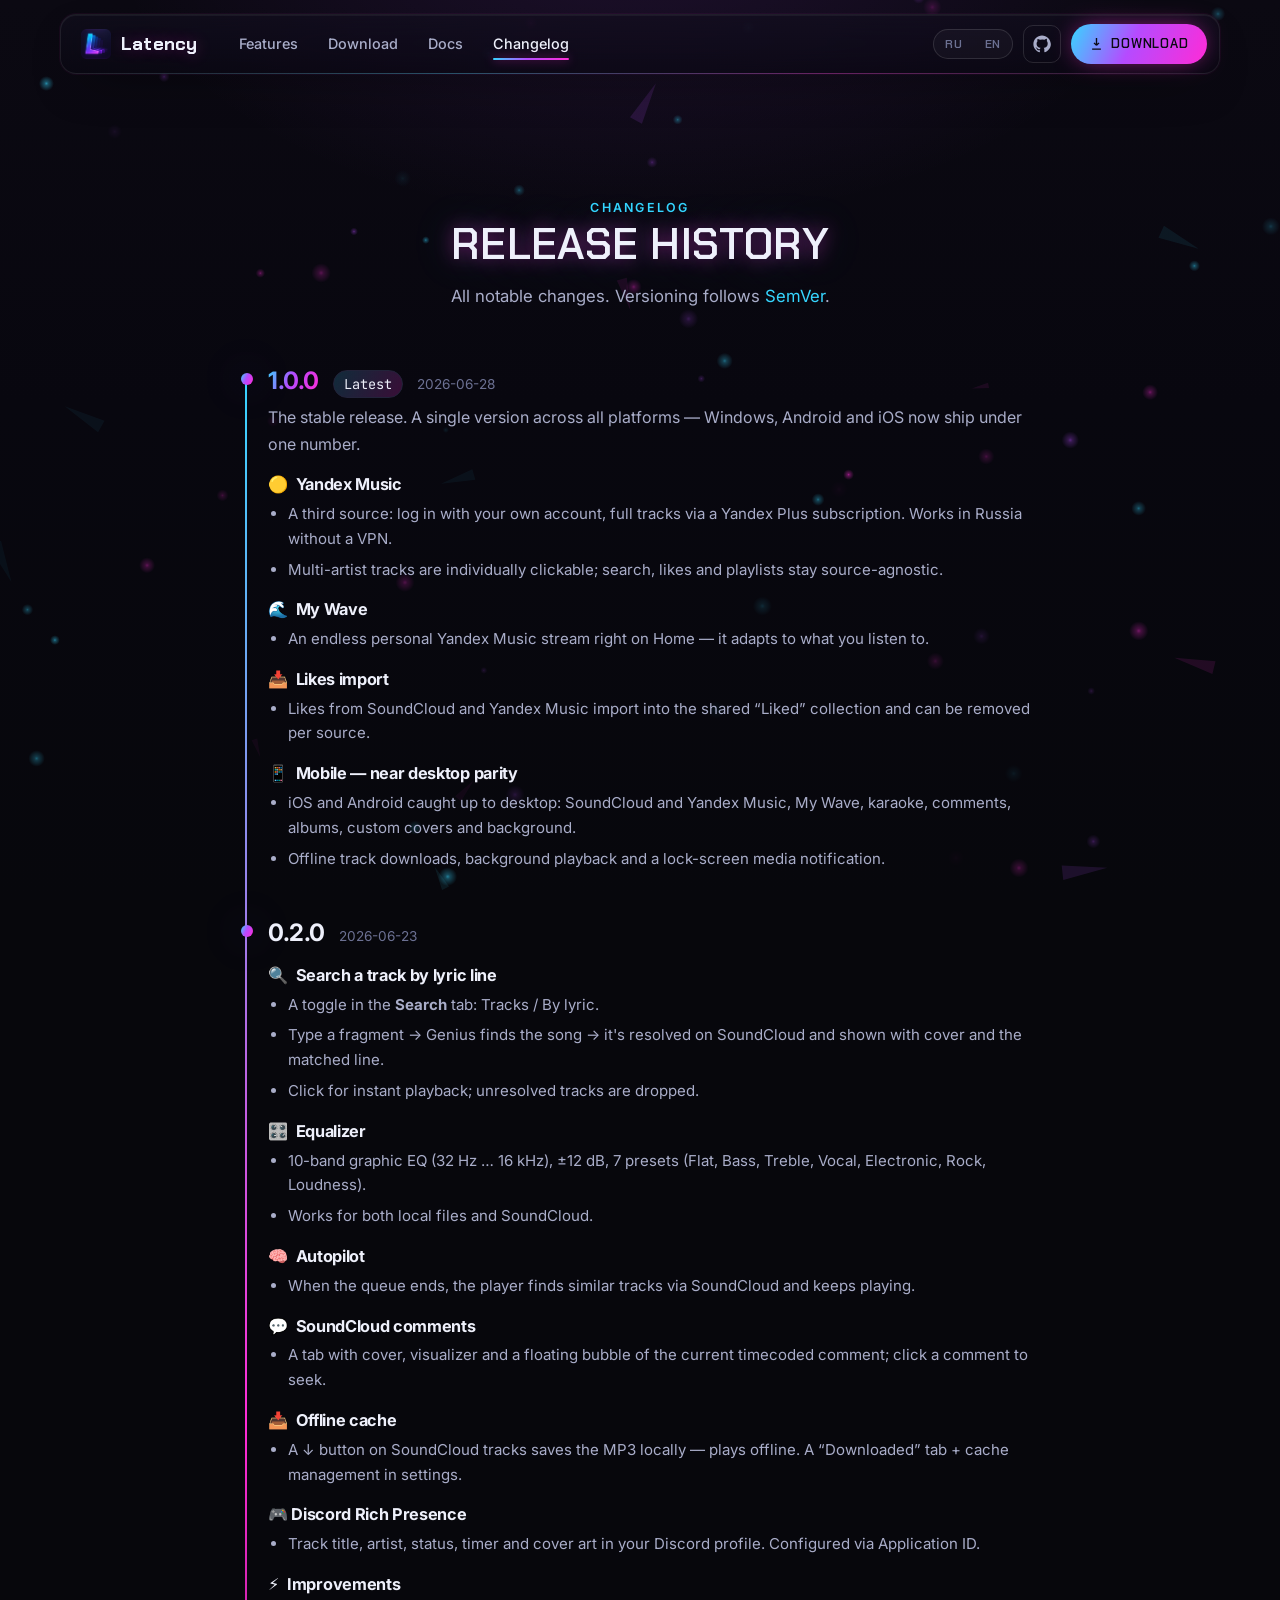
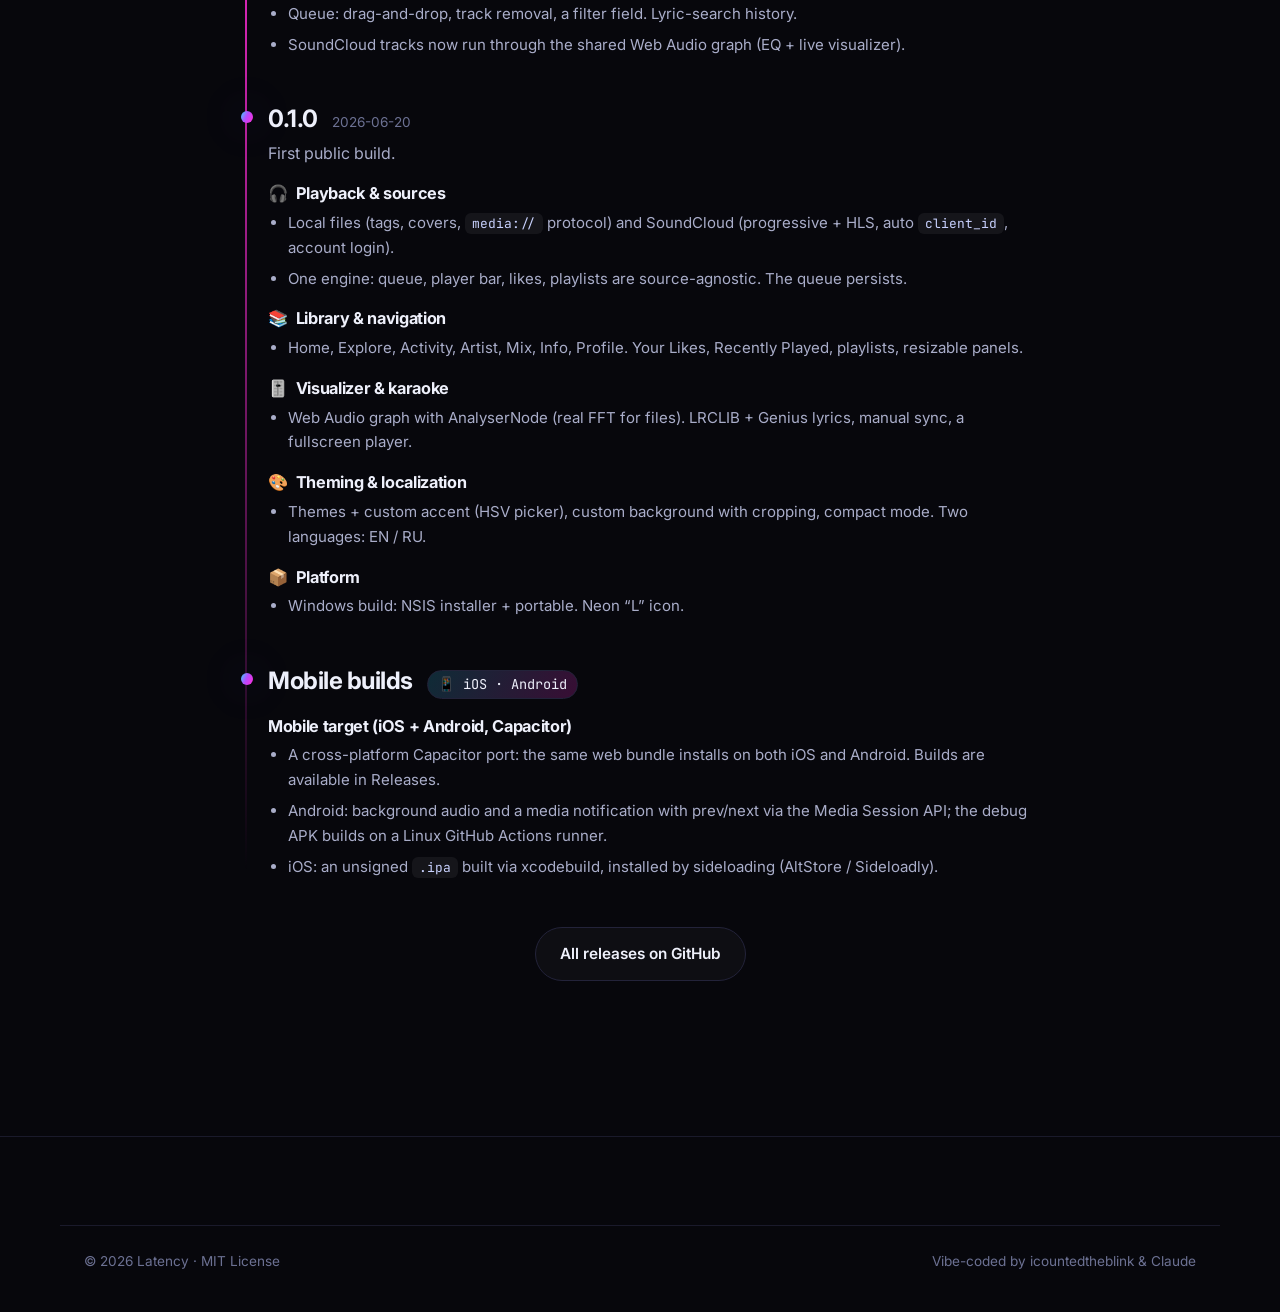
==== commit 6d9abec5: "Update site for v1.0.0: refreshed screenshots, compact gallery, mobile fan, Yandex features - Bump v" ====
--- a/changelog/index.html
+++ b/changelog/index.html
@@ -76,11 +76,50 @@
 
     <div class="timeline">
 
+      <!-- 1.0.0 -->
+      <section class="release reveal">
+        <div class="release-head">
+          <h3 class="gradient-text">1.0.0</h3>
+          <span class="release-ver" data-lang-ru>Текущая</span><span class="release-ver" data-lang-en style="display:none;">Latest</span>
+          <span class="release-date">2026-06-28</span>
+        </div>
+        <p style="margin-bottom:14px;"><span data-lang-ru>Стабильный релиз. Единая версия для всех платформ — Windows, Android и iOS выходят одним номером.</span><span data-lang-en>The stable release. A single version across all platforms — Windows, Android and iOS now ship under one number.</span></p>
+
+        <div class="release-group">
+          <h4>🟡 <span data-lang-ru>Яндекс Музыка</span><span data-lang-en>Yandex Music</span></h4>
+          <ul>
+            <li><span data-lang-ru>Третий источник: вход своим аккаунтом, полные треки по подписке Яндекс Плюс. Работает в России без VPN.</span><span data-lang-en>A third source: log in with your own account, full tracks via a Yandex Plus subscription. Works in Russia without a VPN.</span></li>
+            <li><span data-lang-ru>Мульти-артисты кликабельны по отдельности; общий поиск, лайки и плейлисты не зависят от источника.</span><span data-lang-en>Multi-artist tracks are individually clickable; search, likes and playlists stay source-agnostic.</span></li>
+          </ul>
+        </div>
+
+        <div class="release-group">
+          <h4>🌊 <span data-lang-ru>Моя волна</span><span data-lang-en>My Wave</span></h4>
+          <ul>
+            <li><span data-lang-ru>Персональный бесконечный поток Яндекс Музыки прямо на главной — подстраивается под то, что вы слушаете.</span><span data-lang-en>An endless personal Yandex Music stream right on Home — it adapts to what you listen to.</span></li>
+          </ul>
+        </div>
+
+        <div class="release-group">
+          <h4>📥 <span data-lang-ru>Импорт лайков</span><span data-lang-en>Likes import</span></h4>
+          <ul>
+            <li><span data-lang-ru>Лайки из SoundCloud и Яндекс Музыки переносятся в общую коллекцию «Любимое» и убираются обратно по источнику.</span><span data-lang-en>Likes from SoundCloud and Yandex Music import into the shared “Liked” collection and can be removed per source.</span></li>
+          </ul>
+        </div>
+
+        <div class="release-group">
+          <h4>📱 <span data-lang-ru>Мобильные — почти паритет с десктопом</span><span data-lang-en>Mobile — near desktop parity</span></h4>
+          <ul>
+            <li><span data-lang-ru>iOS и Android подтянуты к десктопу: SoundCloud и Яндекс Музыка, Моя волна, караоке, комментарии, альбомы, кастомные обложки и фон.</span><span data-lang-en>iOS and Android caught up to desktop: SoundCloud and Yandex Music, My Wave, karaoke, comments, albums, custom covers and background.</span></li>
+            <li><span data-lang-ru>Офлайн-загрузка треков, фоновое воспроизведение и медиа-уведомление на локскране.</span><span data-lang-en>Offline track downloads, background playback and a lock-screen media notification.</span></li>
+          </ul>
+        </div>
+      </section>
+
       <!-- 0.2.0 -->
       <section class="release reveal">
         <div class="release-head">
-          <h3 class="gradient-text">0.2.0</h3>
-          <span class="release-ver" data-lang-ru>Текущая</span><span class="release-ver" data-lang-en style="display:none;">Latest</span>
+          <h3>0.2.0</h3>
           <span class="release-date">2026-06-23</span>
         </div>
 
--- a/assets/css/styles.css
+++ b/assets/css/styles.css
@@ -605,11 +605,10 @@
 .card p { font-size: .94rem; }
 
 /* ---------- Screenshots gallery ---------- */
-.gallery { display: flex; flex-direction: column; gap: 26px; }
-.gmasonry { columns: 2; column-gap: 22px; }
-.gmasonry .gshot { break-inside: avoid; margin-bottom: 22px; }
-
-.gshot { display: flex; flex-direction: column; margin: 0; }
+/* compact masonry of small app-window cards — full (uncropped) shots, and the
+   columns self-balance so there's never a lonely half-empty last row */
+.shot-grid { columns: 3; column-gap: 20px; }
+.gshot { display: flex; flex-direction: column; margin: 0 0 20px; break-inside: avoid; }
 /* App-window frame: chrome title bar + neon traffic-light dots + glow.
    Packages every screenshot (small or full-width) as a tidy window. */
 .win {
@@ -664,7 +663,22 @@
     15px 0 0 var(--accent), 30px 0 0 var(--magenta),
     0 0 9px rgba(54,214,255,1), 15px 0 9px rgba(181,75,255,.8), 30px 0 9px rgba(255,43,214,.8);
 }
+/* show each shot in full at its natural aspect ratio (scales with the column) */
 .win img { display: block; width: 100%; height: auto; border-radius: 8px; background-color: #0a0a12; }
+/* cursor-tracked glare sweep for the 3D-tilt windows (JS sets --mx/--my) */
+.win-glare {
+  position: absolute;
+  inset: 0;
+  border-radius: inherit;
+  pointer-events: none;
+  z-index: 2;
+  opacity: 0;
+  transition: opacity .35s var(--ease);
+  background: radial-gradient(220px circle at var(--mx, 50%) var(--my, 0%),
+              rgba(255,255,255,.18), rgba(255,255,255,0) 60%);
+  mix-blend-mode: screen;
+}
+.win.tilting .win-glare { opacity: 1; }
 .gshot .cap {
   text-align: center;
   margin-top: 15px;
@@ -684,29 +698,62 @@
   box-shadow: 0 0 10px rgba(255,43,214,.6);
 }
 
-/* ---------- Mobile showcase ---------- */
+/* ---------- Mobile showcase — fanned deck ---------- */
 .phones {
   display: flex;
   justify-content: center;
-  gap: clamp(14px, 3vw, 34px);
-  flex-wrap: wrap;
-}
+  align-items: flex-end;
+  flex-wrap: nowrap;
+  padding: 76px 0 52px;
+  perspective: 1400px;
+  --mid: 3;
+}
+/* The phones sit in a fixed fan — no hover motion, no glow. The outer .phone
+   is an upright box that overlaps its neighbours, so it must NOT catch pointer
+   events; instead the rotated .phone-card catches them, making the click target
+   match exactly what you see (and the top-painted card wins any overlap). */
 .phone {
-  width: clamp(150px, 20vw, 208px);
+  position: relative;
+  flex: 0 0 auto;
+  width: clamp(130px, 15vw, 188px);
+  margin: 0 calc(-1 * clamp(28px, 3.4vw, 52px));
+  z-index: var(--i);
+  pointer-events: none;
+}
+.phone-card {
   border-radius: 30px;
   padding: 8px;
   background: linear-gradient(160deg, #1c1d30, #0c0c16);
   border: 1px solid var(--border);
   box-shadow: 0 30px 70px -28px rgba(91,86,200,.65);
-  transition: transform .35s var(--ease);
-}
-.phone:nth-child(odd) { transform: translateY(14px); }
-.phone:hover { transform: translateY(0) scale(1.02); }
-.phone img {
+  transform-origin: bottom center;
+  /* fan: rotate around bottom, drop the outer cards along a gentle arc */
+  transform:
+    rotate(calc((var(--i) - var(--mid)) * 7deg))
+    translateY(calc((var(--i) - var(--mid)) * (var(--i) - var(--mid)) * 7px));
+  pointer-events: auto;
+  cursor: pointer;
+}
+.phone-card img {
   width: 100%; border-radius: 23px; display: block;
   border: 1px solid rgba(255,255,255,.04);
 }
-.phone-cap { text-align: center; margin-top: 12px; font-size: .82rem; color: var(--text-faint); line-height: 1.4; }
+.phones-hint {
+  text-align: center;
+  margin-top: 10px;
+  font-size: .85rem;
+  color: var(--text-faint);
+}
+/* Stack on narrow screens — no fan, no overlap */
+@media (max-width: 860px) {
+  .phones { flex-wrap: wrap; gap: clamp(14px, 4vw, 30px); padding: 8px 0 0; perspective: none; }
+  .phone {
+    width: clamp(140px, 40vw, 200px);
+    margin: 0;
+    z-index: auto !important;
+  }
+  .phone-card { transform: none !important; }
+}
 
 /* Lightbox */
 .lightbox {
@@ -978,10 +1025,11 @@
   .nav.open .nav-links a { padding: 12px 14px; border-radius: 8px; }
   .nav.open .nav-links a::after { display: none; }
   .nav.open .nav-links a:hover { background: rgba(255,255,255,.05); }
-  .gmasonry { columns: 1; }
+  .shot-grid { columns: 2; }
 }
 @media (max-width: 540px) {
   .feature-grid { grid-template-columns: 1fr; }
+  .shot-grid { columns: 1; max-width: 420px; margin: 0 auto; }
   .hero-cta { gap: 12px; }
   .hero-cta .btn { width: 100%; }
   .hero-tagline { letter-spacing: .14em; }
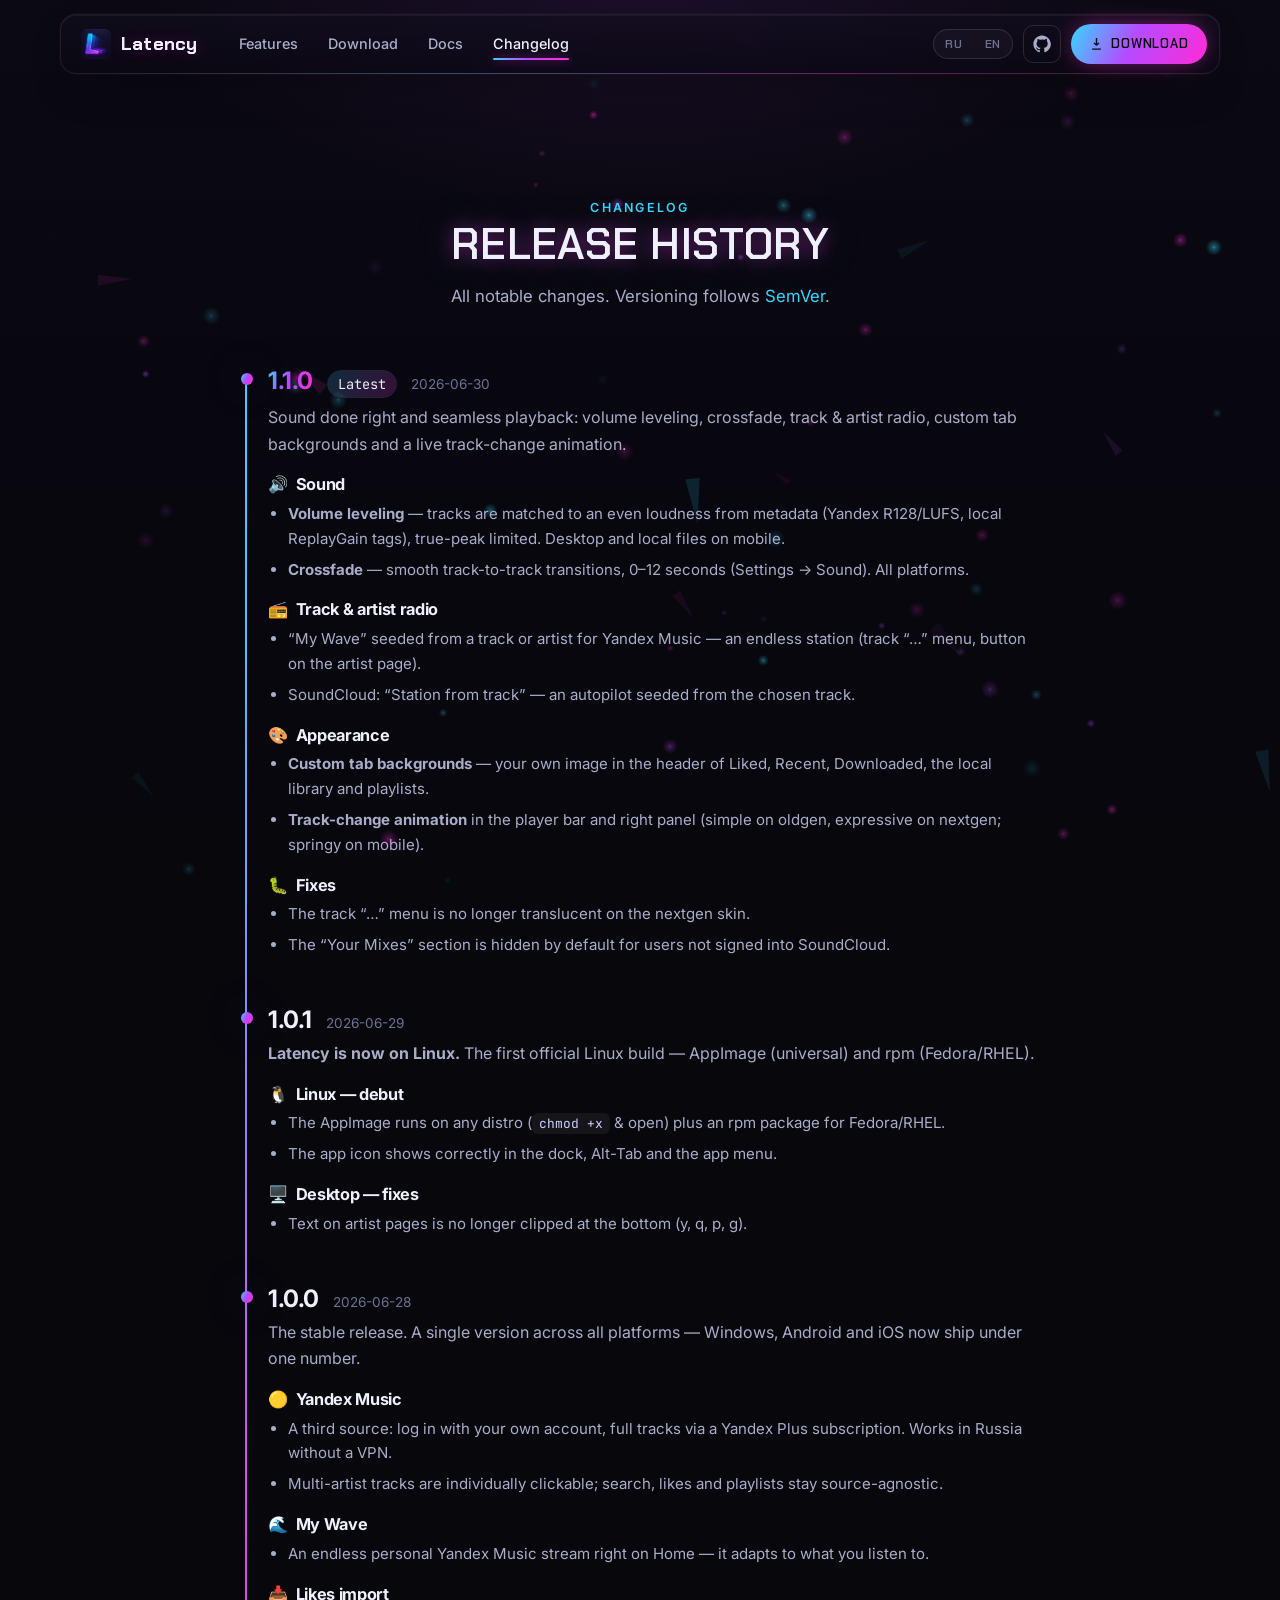
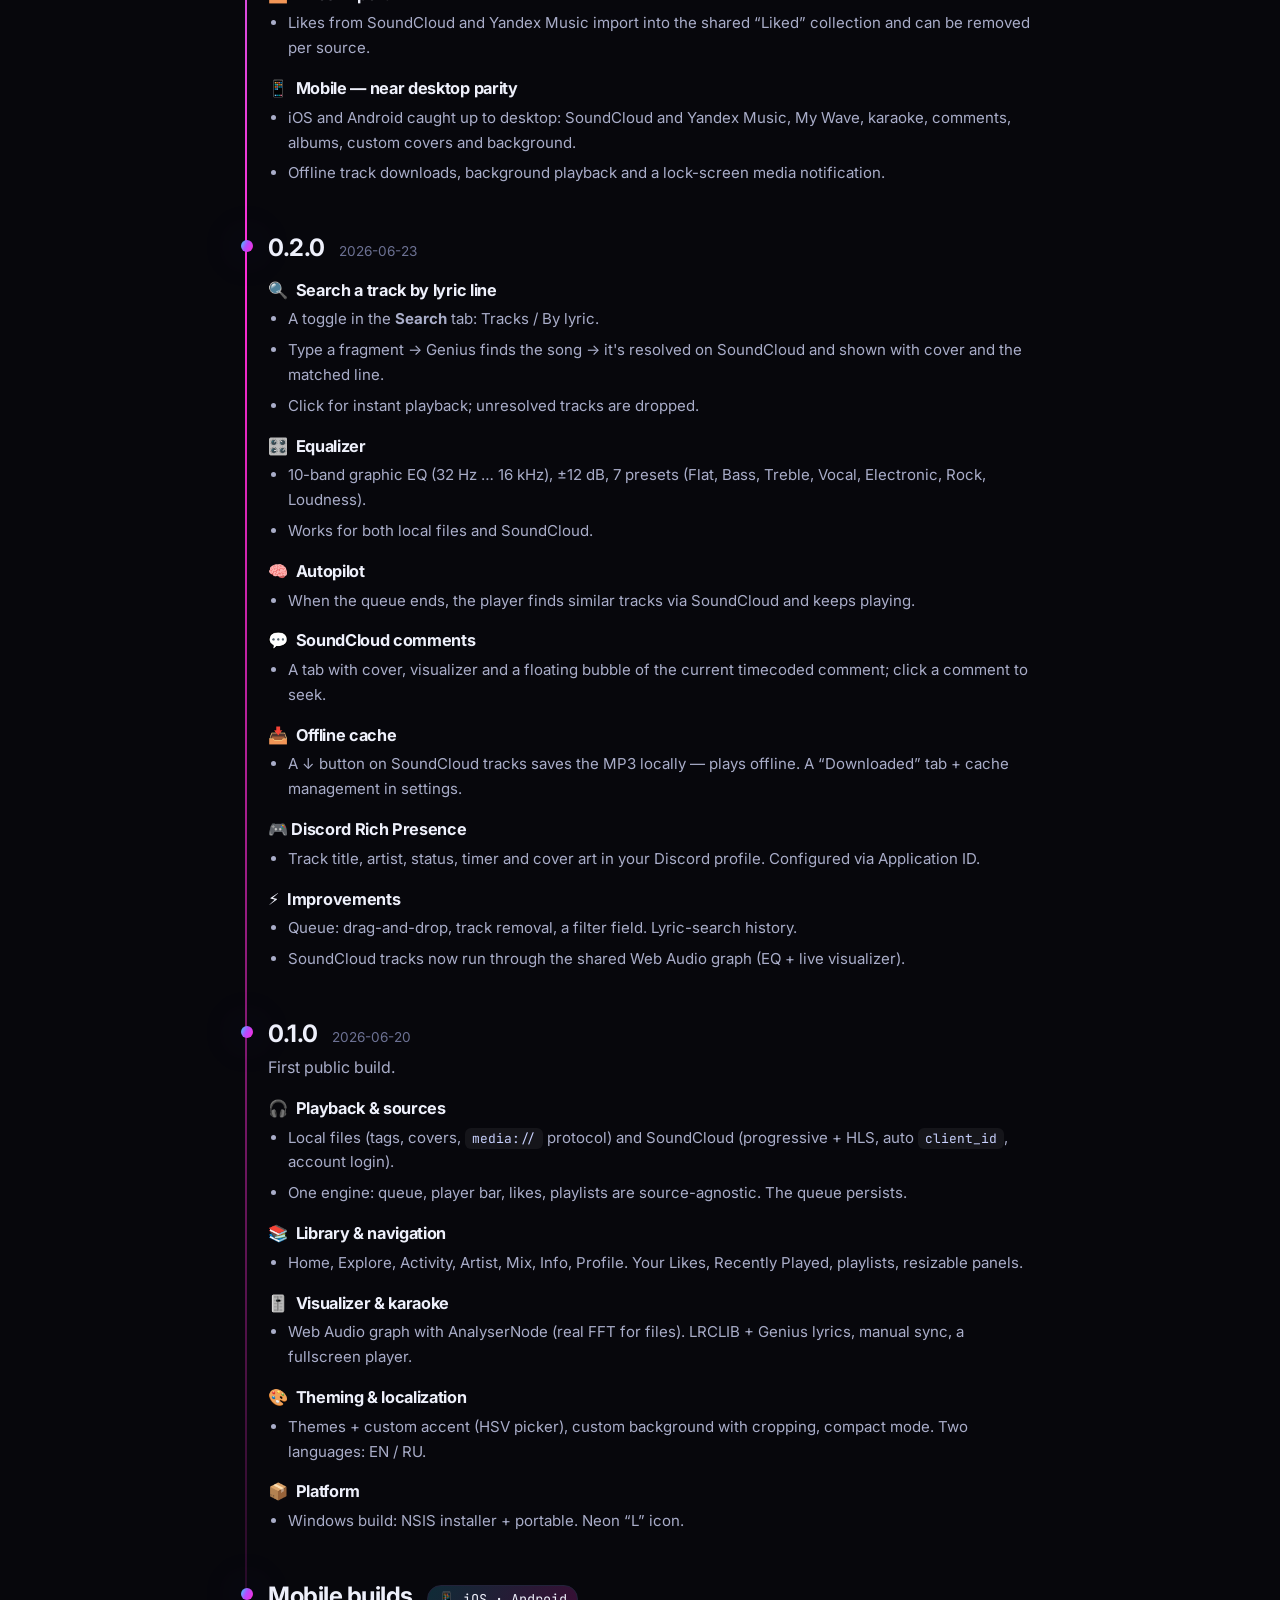
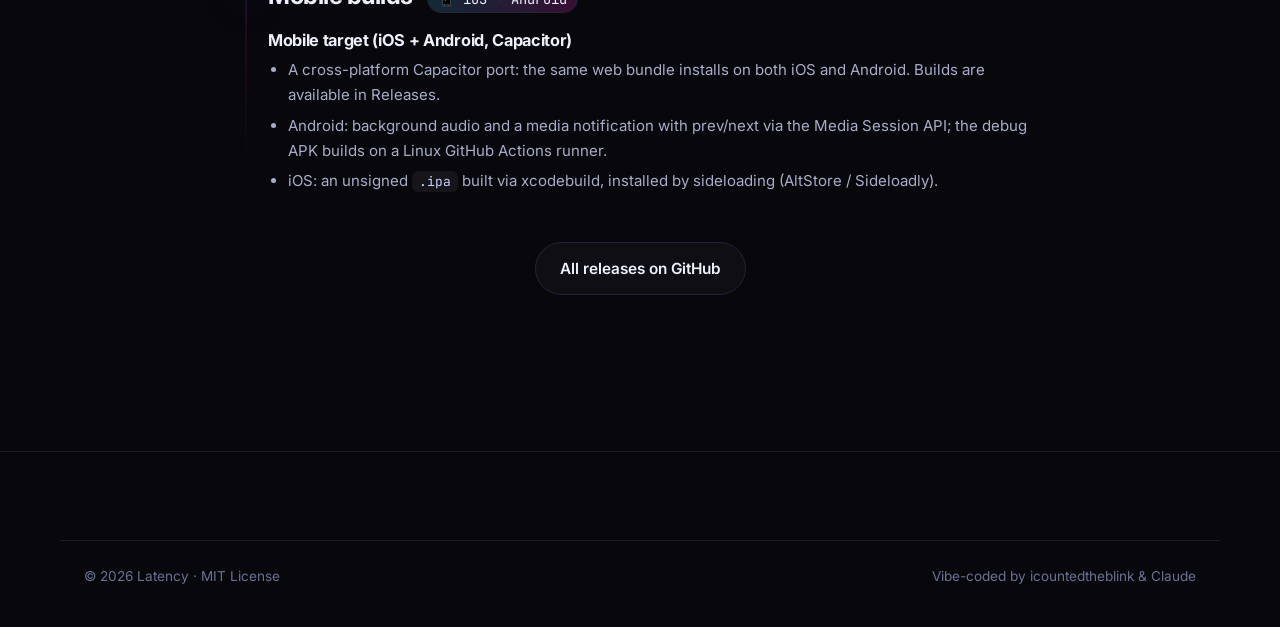
==== commit b24150bd: "1.1.0: Linux downloads + install, volume leveling / crossfade / radio features, changelog 1.0.1 + 1." ====
--- a/changelog/index.html
+++ b/changelog/index.html
@@ -76,11 +76,76 @@
 
     <div class="timeline">
 
+      <!-- 1.1.0 -->
+      <section class="release reveal">
+        <div class="release-head">
+          <h3 class="gradient-text">1.1.0</h3>
+          <span class="release-ver" data-lang-ru>Текущая</span><span class="release-ver" data-lang-en style="display:none;">Latest</span>
+          <span class="release-date">2026-06-30</span>
+        </div>
+        <p style="margin-bottom:14px;"><span data-lang-ru>Звук как надо и бесшовное проигрывание: выравнивание громкости, кроссфейд, радио по треку и артисту, кастомный фон вкладок и живая анимация смены трека.</span><span data-lang-en>Sound done right and seamless playback: volume leveling, crossfade, track &amp; artist radio, custom tab backgrounds and a live track-change animation.</span></p>
+
+        <div class="release-group">
+          <h4>🔊 <span data-lang-ru>Звук</span><span data-lang-en>Sound</span></h4>
+          <ul>
+            <li><span data-lang-ru><strong>Выравнивание громкости</strong> — треки приводятся к единой громкости по метаданным (R128/LUFS у Яндекса, ReplayGain у локальных файлов), с защитой от клиппинга по пику. На десктопе и для локальных файлов на телефоне.</span><span data-lang-en><strong>Volume leveling</strong> — tracks are matched to an even loudness from metadata (Yandex R128/LUFS, local ReplayGain tags), true-peak limited. Desktop and local files on mobile.</span></li>
+            <li><span data-lang-ru><strong>Кроссфейд</strong> — плавные переходы между треками, 0–12 секунд (Настройки → Звук). На всех платформах.</span><span data-lang-en><strong>Crossfade</strong> — smooth track-to-track transitions, 0–12 seconds (Settings → Sound). All platforms.</span></li>
+          </ul>
+        </div>
+
+        <div class="release-group">
+          <h4>📻 <span data-lang-ru>Радио по треку и артисту</span><span data-lang-en>Track &amp; artist radio</span></h4>
+          <ul>
+            <li><span data-lang-ru>«Моя волна по треку» и «по артисту» для Яндекс Музыки — бесконечная станция от выбранного трека или исполнителя (меню «…» у трека, кнопка на странице артиста).</span><span data-lang-en>“My Wave” seeded from a track or artist for Yandex Music — an endless station (track “…” menu, button on the artist page).</span></li>
+            <li><span data-lang-ru>SoundCloud: «Станция от трека» — автопилот, заведённый от выбранного трека.</span><span data-lang-en>SoundCloud: “Station from track” — an autopilot seeded from the chosen track.</span></li>
+          </ul>
+        </div>
+
+        <div class="release-group">
+          <h4>🎨 <span data-lang-ru>Оформление</span><span data-lang-en>Appearance</span></h4>
+          <ul>
+            <li><span data-lang-ru><strong>Кастомный фон вкладок</strong> — своя картинка в шапке «Любимого», «Недавнего», «Скачанного», локальной библиотеки и плейлистов.</span><span data-lang-en><strong>Custom tab backgrounds</strong> — your own image in the header of Liked, Recent, Downloaded, the local library and playlists.</span></li>
+            <li><span data-lang-ru><strong>Анимация смены трека</strong> в плеер-баре и правой панели (простая на oldgen, выразительная на nextgen; пружинная на мобайле).</span><span data-lang-en><strong>Track-change animation</strong> in the player bar and right panel (simple on oldgen, expressive on nextgen; springy on mobile).</span></li>
+          </ul>
+        </div>
+
+        <div class="release-group">
+          <h4>🐛 <span data-lang-ru>Исправления</span><span data-lang-en>Fixes</span></h4>
+          <ul>
+            <li><span data-lang-ru>Меню «…» у трека на скине nextgen больше не просвечивает.</span><span data-lang-en>The track “…” menu is no longer translucent on the nextgen skin.</span></li>
+            <li><span data-lang-ru>Секция «Ваши миксы» скрыта по умолчанию для пользователей без входа в SoundCloud.</span><span data-lang-en>The “Your Mixes” section is hidden by default for users not signed into SoundCloud.</span></li>
+          </ul>
+        </div>
+      </section>
+
+      <!-- 1.0.1 -->
+      <section class="release reveal">
+        <div class="release-head">
+          <h3>1.0.1</h3>
+          <span class="release-date">2026-06-29</span>
+        </div>
+        <p style="margin-bottom:14px;"><span data-lang-ru><strong>Latency теперь и на Linux.</strong> Первая официальная сборка под Linux — AppImage (универсальный) и rpm (Fedora/RHEL).</span><span data-lang-en><strong>Latency is now on Linux.</strong> The first official Linux build — AppImage (universal) and rpm (Fedora/RHEL).</span></p>
+
+        <div class="release-group">
+          <h4>🐧 <span data-lang-ru>Linux — дебют</span><span data-lang-en>Linux — debut</span></h4>
+          <ul>
+            <li><span data-lang-ru>AppImage запускается на любом дистрибутиве (<code>chmod +x</code> и открыть) и rpm-пакет для Fedora/RHEL.</span><span data-lang-en>The AppImage runs on any distro (<code>chmod +x</code> &amp; open) plus an rpm package for Fedora/RHEL.</span></li>
+            <li><span data-lang-ru>Иконка приложения корректно показывается в доке, Alt-Tab и меню приложений.</span><span data-lang-en>The app icon shows correctly in the dock, Alt-Tab and the app menu.</span></li>
+          </ul>
+        </div>
+
+        <div class="release-group">
+          <h4>🖥️ <span data-lang-ru>ПК — исправления</span><span data-lang-en>Desktop — fixes</span></h4>
+          <ul>
+            <li><span data-lang-ru>Текст в профилях артистов больше не обрезается снизу (буквы y, q, p, g).</span><span data-lang-en>Text on artist pages is no longer clipped at the bottom (y, q, p, g).</span></li>
+          </ul>
+        </div>
+      </section>
+
       <!-- 1.0.0 -->
       <section class="release reveal">
         <div class="release-head">
-          <h3 class="gradient-text">1.0.0</h3>
-          <span class="release-ver" data-lang-ru>Текущая</span><span class="release-ver" data-lang-en style="display:none;">Latest</span>
+          <h3>1.0.0</h3>
           <span class="release-date">2026-06-28</span>
         </div>
         <p style="margin-bottom:14px;"><span data-lang-ru>Стабильный релиз. Единая версия для всех платформ — Windows, Android и iOS выходят одним номером.</span><span data-lang-en>The stable release. A single version across all platforms — Windows, Android and iOS now ship under one number.</span></p>
--- a/assets/css/styles.css
+++ b/assets/css/styles.css
@@ -777,7 +777,7 @@
 /* ---------- Downloads ---------- */
 .dl-grid {
   display: grid;
-  grid-template-columns: repeat(3, 1fr);
+  grid-template-columns: repeat(auto-fit, minmax(230px, 1fr));
   gap: 20px;
 }
 .dl-card {
